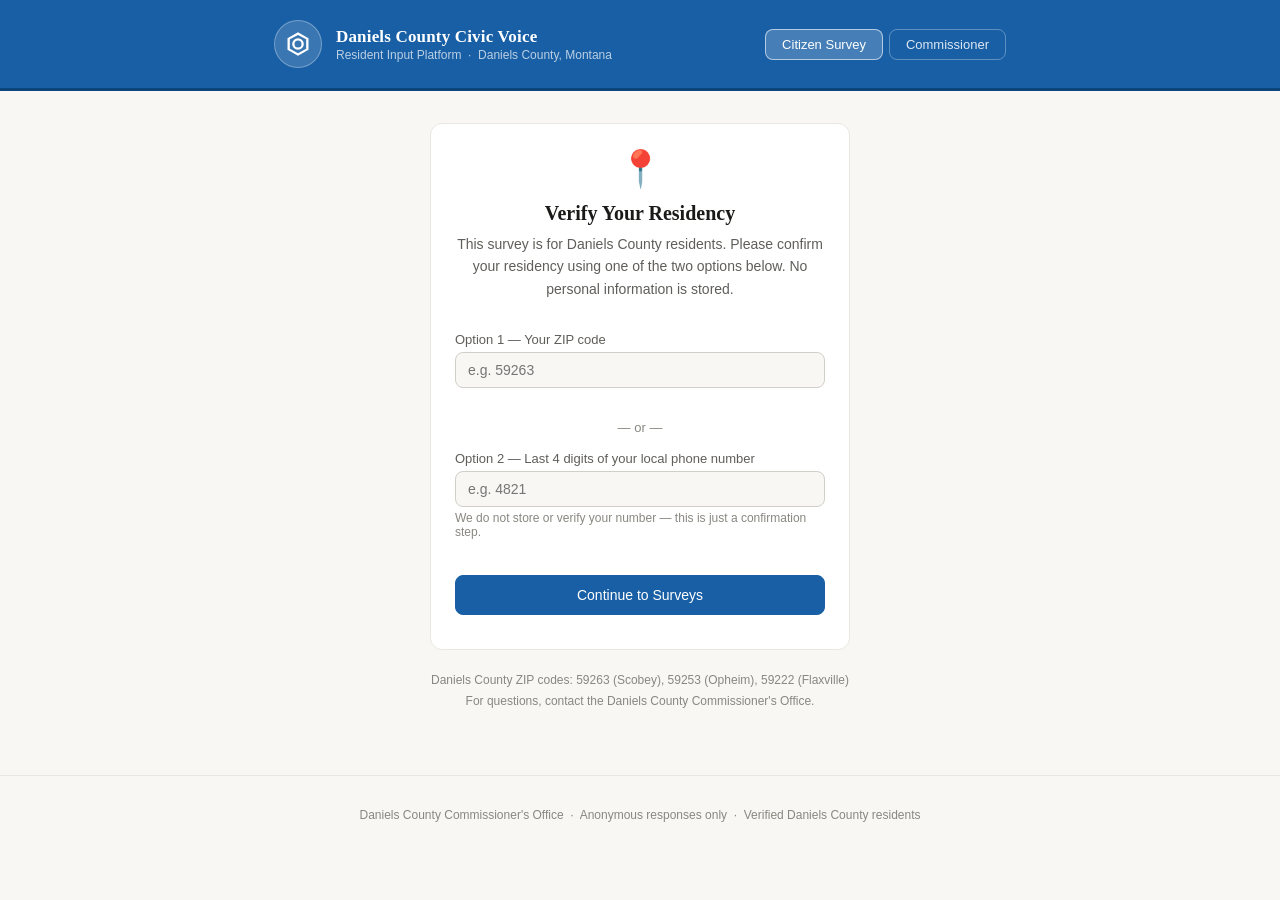
==== index.html @ cc1dda0b "Remove default password warning from index.html Removed warning about default password from the logi" ====
<!DOCTYPE html>
<html lang="en">
<head>
<meta charset="UTF-8">
<meta name="viewport" content="width=device-width, initial-scale=1.0">
<title>Daniels County Civic Voice</title>
<style>
  *, *::before, *::after { box-sizing: border-box; margin: 0; padding: 0; }

  :root {
    --blue-50: #E6F1FB;
    --blue-100: #B5D4F4;
    --blue-600: #185FA5;
    --blue-800: #0C447C;
    --green-50: #EAF3DE;
    --green-600: #3B6D11;
    --amber-50: #FAEEDA;
    --amber-600: #854F0B;
    --amber-700: #633806;
    --gray-50: #F1EFE8;
    --gray-200: #B4B2A9;
    --gray-500: #5F5E5A;
    --red-50: #FCEBEB;
    --red-600: #A32D2D;
    --border: #d0cfc8;
    --border-light: #e8e7e2;
    --text: #1a1a18;
    --text-muted: #5F5E5A;
    --text-hint: #888780;
    --bg: #ffffff;
    --bg-surface: #f8f7f4;
    --bg-surface2: #f1f0ec;
    --radius-md: 8px;
    --radius-lg: 12px;
    --radius-xl: 16px;
  }

  @media (prefers-color-scheme: dark) {
    :root {
      --border: #3a3a36;
      --border-light: #2e2e2a;
      --text: #f0efe8;
      --text-muted: #a0a09a;
      --text-hint: #6a6a64;
      --bg: #1a1a18;
      --bg-surface: #222220;
      --bg-surface2: #2a2a28;
      --blue-50: #0c2540;
      --blue-100: #163a60;
      --green-50: #0f2a08;
      --amber-50: #2a1e08;
      --red-50: #2a0f0f;
    }
  }

  body {
    font-family: 'Georgia', 'Times New Roman', serif;
    font-size: 16px;
    color: var(--text);
    background: var(--bg-surface);
    min-height: 100vh;
  }

  .page-header {
    background: var(--blue-600);
    padding: 0;
    border-bottom: 3px solid var(--blue-800);
  }
  .header-inner {
    max-width: 780px;
    margin: 0 auto;
    padding: 1.25rem 1.5rem;
    display: flex;
    align-items: center;
    justify-content: space-between;
    gap: 1rem;
  }
  .header-brand {
    display: flex;
    align-items: center;
    gap: 14px;
  }
  .header-seal {
    width: 48px;
    height: 48px;
    border-radius: 50%;
    background: rgba(255,255,255,0.15);
    border: 1.5px solid rgba(255,255,255,0.3);
    display: flex;
    align-items: center;
    justify-content: center;
    flex-shrink: 0;
  }
  .header-seal svg { width: 28px; height: 28px; fill: white; }
  .brand-name { color: white; font-size: 17px; font-weight: bold; letter-spacing: 0.01em; }
  .brand-sub { color: rgba(255,255,255,0.7); font-size: 12px; font-family: 'Arial', sans-serif; margin-top: 1px; }
  .header-nav { display: flex; gap: 6px; }
  .nav-btn {
    padding: 7px 16px;
    font-size: 13px;
    font-family: 'Arial', sans-serif;
    border: 1px solid rgba(255,255,255,0.3);
    border-radius: var(--radius-md);
    cursor: pointer;
    background: transparent;
    color: rgba(255,255,255,0.85);
    transition: background 0.15s;
  }
  .nav-btn:hover { background: rgba(255,255,255,0.12); }
  .nav-btn.active { background: rgba(255,255,255,0.2); color: white; border-color: rgba(255,255,255,0.6); }

  .main { max-width: 780px; margin: 0 auto; padding: 2rem 1.5rem; }

  .card {
    background: var(--bg);
    border: 1px solid var(--border-light);
    border-radius: var(--radius-lg);
    padding: 1.5rem;
    margin-bottom: 1.25rem;
  }
  .card-title {
    font-family: 'Arial', sans-serif;
    font-size: 11px;
    font-weight: bold;
    text-transform: uppercase;
    letter-spacing: 0.08em;
    color: var(--text-hint);
    margin-bottom: 1rem;
  }

  /* Forms */
  label { font-family: 'Arial', sans-serif; font-size: 13px; color: var(--text-muted); display: block; margin-bottom: 5px; }
  input[type=text], input[type=password], textarea, select {
    width: 100%;
    padding: 9px 12px;
    font-size: 14px;
    font-family: 'Arial', sans-serif;
    border: 1px solid var(--border);
    border-radius: var(--radius-md);
    background: var(--bg-surface);
    color: var(--text);
    outline: none;
    transition: border-color 0.15s;
  }
  input:focus, textarea:focus, select:focus { border-color: var(--blue-600); }
  textarea { resize: vertical; min-height: 70px; line-height: 1.5; }
  .field { margin-bottom: 1rem; }
  .row2 { display: grid; grid-template-columns: 1fr 1fr; gap: 12px; }

  /* Buttons */
  .btn {
    padding: 9px 18px;
    font-size: 14px;
    font-family: 'Arial', sans-serif;
    border-radius: var(--radius-md);
    cursor: pointer;
    border: 1px solid var(--border);
    background: var(--bg);
    color: var(--text);
    transition: background 0.15s, transform 0.08s;
  }
  .btn:hover { background: var(--bg-surface2); }
  .btn:active { transform: scale(0.98); }
  .btn-primary { background: var(--blue-600); color: white; border-color: var(--blue-600); }
  .btn-primary:hover { background: var(--blue-800); }
  .btn-success { background: var(--green-600); color: white; border-color: var(--green-600); }
  .btn-danger { background: var(--red-50); color: var(--red-600); border-color: #f7c1c1; }
  .btn-sm { padding: 5px 12px; font-size: 12px; }
  .btn-row { display: flex; gap: 8px; align-items: center; flex-wrap: wrap; }

  /* Alerts */
  .alert {
    padding: 10px 14px;
    border-radius: var(--radius-md);
    font-family: 'Arial', sans-serif;
    font-size: 13px;
    margin-bottom: 1rem;
    line-height: 1.5;
  }
  .alert-info { background: var(--blue-50); color: var(--blue-800); border: 1px solid var(--blue-100); }
  .alert-success { background: var(--green-50); color: var(--green-600); }
  .alert-warn { background: var(--amber-50); color: var(--amber-700); }
  .alert-err { background: var(--red-50); color: var(--red-600); }

  /* Status badges */
  .badge {
    display: inline-block;
    padding: 2px 10px;
    border-radius: 20px;
    font-size: 11px;
    font-family: 'Arial', sans-serif;
    font-weight: bold;
    text-transform: uppercase;
    letter-spacing: 0.04em;
  }
  .badge-open { background: var(--green-50); color: var(--green-600); }
  .badge-draft { background: var(--amber-50); color: var(--amber-600); }
  .badge-closed { background: var(--gray-50); color: var(--gray-500); }

  /* Metric cards */
  .metrics { display: grid; grid-template-columns: repeat(3, 1fr); gap: 10px; margin-bottom: 1.25rem; }
  .metric { background: var(--bg); border: 1px solid var(--border-light); border-radius: var(--radius-md); padding: 14px 12px; text-align: center; }
  .metric .num { font-size: 26px; font-weight: bold; color: var(--text); }
  .metric .num.blue { color: var(--blue-600); }
  .metric .num.green { color: var(--green-600); }
  .metric .lbl { font-family: 'Arial', sans-serif; font-size: 12px; color: var(--text-muted); margin-top: 3px; }

  /* Tabs */
  .tabs { display: flex; border-bottom: 1px solid var(--border); margin-bottom: 1.25rem; }
  .tab { padding: 9px 18px; font-family: 'Arial', sans-serif; font-size: 14px; cursor: pointer; border-bottom: 2px solid transparent; color: var(--text-muted); margin-bottom: -1px; }
  .tab.active { border-bottom-color: var(--blue-600); color: var(--blue-600); font-weight: bold; }

  /* Survey question card (admin) */
  .q-card { border: 1px solid var(--border-light); border-radius: var(--radius-lg); padding: 1.25rem; margin-bottom: 1rem; background: var(--bg); }
  .q-card-top { display: flex; align-items: flex-start; gap: 12px; }
  .q-card-body { flex: 1; }
  .q-text { font-size: 15px; font-weight: bold; margin-bottom: 6px; line-height: 1.4; }
  .q-meta { display: flex; align-items: center; gap: 10px; flex-wrap: wrap; font-family: 'Arial', sans-serif; font-size: 12px; color: var(--text-muted); }
  .q-actions { display: flex; gap: 6px; flex-shrink: 0; }
  .divider { border: none; border-top: 1px solid var(--border-light); margin: 1rem 0; }

  /* Results bars */
  .results { margin-top: 12px; }
  .bar-row { display: flex; align-items: center; gap: 10px; margin-bottom: 6px; font-family: 'Arial', sans-serif; font-size: 13px; }
  .bar-label { width: 130px; overflow: hidden; text-overflow: ellipsis; white-space: nowrap; color: var(--text-muted); }
  .bar-track { flex: 1; background: var(--bg-surface2); border-radius: 4px; height: 20px; overflow: hidden; }
  .bar-fill { height: 100%; background: var(--blue-600); border-radius: 4px; transition: width 0.5s ease; }
  .bar-count { width: 36px; text-align: right; font-weight: bold; }
  .bar-pct { width: 36px; color: var(--text-hint); }

  /* Options list (create form) */
  .opt-list { display: flex; flex-direction: column; gap: 6px; margin-bottom: 8px; }
  .opt-row { display: flex; align-items: center; gap: 8px; }
  .opt-row input { flex: 1; }
  .opt-rm { width: 30px; height: 30px; border: none; background: none; cursor: pointer; color: var(--text-muted); font-size: 18px; line-height: 1; flex-shrink: 0; }

  /* Citizen survey */
  .verify-wrap { max-width: 420px; margin: 0 auto; }
  .verify-intro { text-align: center; margin-bottom: 2rem; }
  .verify-icon { font-size: 36px; margin-bottom: 0.75rem; }
  .verify-title { font-size: 20px; font-weight: bold; margin-bottom: 0.5rem; }
  .verify-sub { font-family: 'Arial', sans-serif; font-size: 14px; color: var(--text-muted); line-height: 1.6; }
  .verify-fields { display: flex; flex-direction: column; gap: 12px; margin-bottom: 1.25rem; }
  .verify-or { text-align: center; font-family: 'Arial', sans-serif; font-size: 13px; color: var(--text-hint); margin: 4px 0; }

  .citizen-q-card { border: 1px solid var(--border-light); border-radius: var(--radius-lg); padding: 1.5rem; margin-bottom: 1rem; background: var(--bg); }
  .cq-title { font-size: 17px; font-weight: bold; margin-bottom: 8px; line-height: 1.4; }
  .cq-context { font-family: 'Arial', sans-serif; font-size: 13px; color: var(--text-muted); margin-bottom: 1rem; line-height: 1.6; padding: 10px 12px; background: var(--bg-surface); border-radius: var(--radius-md); border-left: 3px solid var(--blue-100); }
  .radio-opt {
    display: flex;
    align-items: center;
    gap: 12px;
    padding: 10px 14px;
    border: 1px solid var(--border);
    border-radius: var(--radius-md);
    margin-bottom: 6px;
    cursor: pointer;
    font-family: 'Arial', sans-serif;
    font-size: 14px;
    transition: border-color 0.12s, background 0.12s;
  }
  .radio-opt:hover { background: var(--bg-surface); }
  .radio-opt.selected { border-color: var(--blue-600); background: var(--blue-50); color: var(--blue-800); }
  .radio-opt input[type=radio] { accent-color: var(--blue-600); flex-shrink: 0; }

  .share-box {
    background: var(--bg-surface2);
    border: 1px solid var(--border);
    border-radius: var(--radius-md);
    padding: 10px 14px;
    font-family: 'Courier New', monospace;
    font-size: 13px;
    color: var(--text-muted);
    word-break: break-all;
    margin-bottom: 8px;
  }

  .login-wrap { max-width: 360px; margin: 2rem auto; }

  .empty { text-align: center; color: var(--text-muted); font-family: 'Arial', sans-serif; font-size: 14px; padding: 3rem 0; }

  .comments-section { margin-top: 10px; padding-top: 10px; border-top: 1px solid var(--border-light); }
  .comment-pill { font-family: 'Arial', sans-serif; font-size: 13px; padding: 6px 10px; background: var(--bg-surface); border-radius: var(--radius-md); margin-bottom: 4px; color: var(--text); }

  .spinner { display: inline-block; width: 14px; height: 14px; border: 2px solid var(--blue-100); border-top-color: var(--blue-600); border-radius: 50%; animation: spin 0.6s linear infinite; vertical-align: middle; margin-right: 6px; }
  @keyframes spin { to { transform: rotate(360deg); } }

  .hidden { display: none !important; }

  @media (max-width: 500px) {
    .header-inner { flex-direction: column; align-items: flex-start; }
    .metrics { grid-template-columns: repeat(3, 1fr); }
    .row2 { grid-template-columns: 1fr; }
    .q-card-top { flex-direction: column; }
    .q-actions { flex-wrap: wrap; }
  }

  footer {
    text-align: center;
    font-family: 'Arial', sans-serif;
    font-size: 12px;
    color: var(--text-hint);
    padding: 2rem 1rem;
    border-top: 1px solid var(--border-light);
    margin-top: 2rem;
  }
</style>
</head>
<body>

<header class="page-header">
  <div class="header-inner">
    <div class="header-brand">
      <div class="header-seal">
        <svg viewBox="0 0 24 24" xmlns="http://www.w3.org/2000/svg">
          <path d="M12 2L3 7v10l9 5 9-5V7L12 2zm0 2.18L19 8v8l-7 3.88L5 16V8l7-3.82zM12 7a5 5 0 100 10A5 5 0 0012 7zm0 2a3 3 0 110 6 3 3 0 010-6z"/>
        </svg>
      </div>
      <div>
        <div class="brand-name">Daniels County Civic Voice</div>
        <div class="brand-sub">Resident Input Platform &nbsp;·&nbsp; Daniels County, Montana</div>
      </div>
    </div>
    <div class="header-nav">
      <button class="nav-btn active" id="btn-citizen" onclick="switchMode('citizen')">Citizen Survey</button>
      <button class="nav-btn" id="btn-admin" onclick="switchMode('admin')">Commissioner</button>
    </div>
  </div>
</header>

<main class="main">
  <div id="view-citizen"></div>
  <div id="view-admin" class="hidden"></div>
</main>

<footer>
  Daniels County Commissioner's Office &nbsp;·&nbsp; Anonymous responses only &nbsp;·&nbsp; Verified Daniels County residents
</footer>

<script>
// ── CONFIG ──────────────────────────────────────────────────────────────────
const ADMIN_PASSWORD = "danielsneedsGod";
const VALID_ZIPS = ["59263", "59253", "59222"];

// ── STATE ───────────────────────────────────────────────────────────────────
let adminAuthed = false;
let currentTab = "questions";
let editingId = null;
let citizenVerified = false;
let citizenToken = null;
let selectedAnswers = {};
let optionCount = 3;

// ── STORAGE HELPERS (localStorage — works in any browser, no server needed) ──
async function loadData(key, fallback) {
  try {
    const raw = localStorage.getItem(key);
    return raw ? JSON.parse(raw) : fallback;
  } catch { return fallback; }
}
async function saveData(key, val) {
  try { localStorage.setItem(key, JSON.stringify(val)); } catch(e) { console.error(e); }
}

const SK = { surveys: "dc_surveys_v2", responses: "dc_responses_v2", tokens: "dc_tokens_v2" };

function genId() { return Date.now().toString(36) + Math.random().toString(36).substr(2,5); }
function genToken() { return Math.random().toString(36).substr(2,14).toUpperCase(); }

// ── MODE SWITCH ──────────────────────────────────────────────────────────────
function switchMode(mode) {
  document.getElementById("btn-citizen").classList.toggle("active", mode === "citizen");
  document.getElementById("btn-admin").classList.toggle("active", mode === "admin");
  document.getElementById("view-citizen").classList.toggle("hidden", mode !== "citizen");
  document.getElementById("view-admin").classList.toggle("hidden", mode !== "admin");
  if (mode === "admin") renderAdmin();
  else renderCitizen();
}

// ══════════════════════════════════════════════════════════════════════════════
// CITIZEN SIDE
// ══════════════════════════════════════════════════════════════════════════════
async function renderCitizen() {
  const el = document.getElementById("view-citizen");
  if (!citizenVerified) { el.innerHTML = buildVerifyScreen(); return; }
  const surveys = await loadData(SK.surveys, []);
  const open = surveys.filter(s => s.status === "open");
  if (open.length === 0) {
    el.innerHTML = `<div class="card"><div class="empty">No active surveys right now.<br>Check back soon — your commissioners will post questions here.</div></div>`;
    return;
  }
  const responses = await loadData(SK.responses, {});
  let html = `<div class="alert alert-info">Your responses are completely anonymous. No names, contact info, or personal data are collected. One response per device per question.</div>`;
  for (const s of open) {
    const alreadyVoted = localStorage.getItem("voted_" + s.id);
    html += buildCitizenQuestion(s, responses[s.id] || {}, alreadyVoted);
  }
  el.innerHTML = html;
}

function buildVerifyScreen() {
  return `<div class="verify-wrap">
    <div class="card">
      <div class="verify-intro">
        <div class="verify-icon">&#128205;</div>
        <div class="verify-title">Verify Your Residency</div>
        <div class="verify-sub">This survey is for Daniels County residents. Please confirm your residency using one of the two options below. No personal information is stored.</div>
      </div>
      <div class="verify-fields">
        <div class="field">
          <label>Option 1 — Your ZIP code</label>
          <input type="text" id="v_zip" maxlength="5" placeholder="e.g. 59263" inputmode="numeric" />
        </div>
        <div class="verify-or">— or —</div>
        <div class="field">
          <label>Option 2 — Last 4 digits of your local phone number</label>
          <input type="text" id="v_phone" maxlength="4" placeholder="e.g. 4821" inputmode="numeric" />
          <div style="font-size:12px;color:var(--text-hint);margin-top:4px;font-family:'Arial',sans-serif;">We do not store or verify your number — this is just a confirmation step.</div>
        </div>
      </div>
      <button class="btn btn-primary" style="width:100%;padding:11px" onclick="doVerify()">Continue to Surveys</button>
      <div id="verify_err" style="margin-top:10px;font-family:'Arial',sans-serif;font-size:13px;color:var(--red-600);text-align:center"></div>
    </div>
    <div style="text-align:center;font-family:'Arial',sans-serif;font-size:12px;color:var(--text-hint);margin-top:1rem;line-height:1.7">
      Daniels County ZIP codes: 59263 (Scobey), 59253 (Opheim), 59222 (Flaxville)<br>
      For questions, contact the Daniels County Commissioner's Office.
    </div>
  </div>`;
}

function doVerify() {
  const zip = (document.getElementById("v_zip").value || "").trim();
  const phone = (document.getElementById("v_phone").value || "").trim();
  const err = document.getElementById("verify_err");

  if (zip && VALID_ZIPS.includes(zip)) {
    citizenVerified = true;
    citizenToken = "Z" + zip + "_" + genToken();
    renderCitizen();
    return;
  }
  if (phone && /^\d{4}$/.test(phone)) {
    citizenVerified = true;
    citizenToken = "P" + phone + "_" + genToken();
    renderCitizen();
    return;
  }
  err.textContent = "Please enter a valid Daniels County ZIP code (59263, 59253, or 59222) or the last 4 digits of your local phone number.";
}

function buildCitizenQuestion(s, resp, alreadyVoted) {
  const opts = s.options || [];
  let optsHtml = opts.map((opt, i) => {
    const sel = selectedAnswers[s.id] === i ? "selected" : "";
    return `<div class="radio-opt ${sel}" onclick="pickAnswer('${s.id}',${i})" id="ropt_${s.id}_${i}">
      <input type="radio" name="q_${s.id}" ${sel ? "checked" : ""} style="pointer-events:none"> ${opt}
    </div>`;
  }).join("");

  if (s.allowComment) {
    optsHtml += `<div class="field" style="margin-top:12px">
      <label>Written comment (optional — still completely anonymous)</label>
      <textarea id="comment_${s.id}" placeholder="Share any additional thoughts..."></textarea>
    </div>`;
  }

  if (alreadyVoted) {
    optsHtml = `<div class="alert alert-success">You have already submitted a response to this question. Thank you for participating.</div>`;
  }

  return `<div class="citizen-q-card" id="cqcard_${s.id}">
    <div class="cq-title">${s.question}</div>
    ${s.context ? `<div class="cq-context">${s.context}</div>` : ""}
    <div id="opts_${s.id}">${optsHtml}</div>
    ${!alreadyVoted ? `<div class="btn-row" style="margin-top:14px">
      <button class="btn btn-primary" onclick="submitAnswer('${s.id}')">Submit my response</button>
      <span id="smsg_${s.id}" style="font-family:'Arial',sans-serif;font-size:13px;color:var(--text-muted)"></span>
    </div>` : ""}
  </div>`;
}

function pickAnswer(sid, idx) {
  selectedAnswers[sid] = idx;
  const s = document.querySelectorAll(`[id^="ropt_${sid}_"]`);
  s.forEach((el, i) => {
    el.classList.toggle("selected", i === idx);
    const inp = el.querySelector("input");
    if (inp) inp.checked = (i === idx);
  });
}

async function submitAnswer(sid) {
  const ans = selectedAnswers[sid];
  const msgEl = document.getElementById("smsg_" + sid);
  if (ans === undefined) { if(msgEl) msgEl.textContent = "Please select an option."; return; }

  if (localStorage.getItem("voted_" + sid)) {
    if(msgEl) msgEl.textContent = "You have already responded."; return;
  }

  const responses = await loadData(SK.responses, {});
  if (!responses[sid]) responses[sid] = { options: {}, comments: [] };
  const k = String(ans);
  responses[sid].options[k] = (responses[sid].options[k] || 0) + 1;
  const commentEl = document.getElementById("comment_" + sid);
  if (commentEl && commentEl.value.trim()) {
    responses[sid].comments.push(commentEl.value.trim());
  }
  await saveData(SK.responses, responses);

  localStorage.setItem("voted_" + sid, "1");

  const card = document.getElementById("cqcard_" + sid);
  if (card) {
    card.innerHTML = `<div class="cq-title">${card.querySelector(".cq-title")?.textContent || ""}</div>
      <div class="alert alert-success" style="margin-top:10px">&#10003; Response recorded. Thank you for participating in Daniels County government.</div>`;
  }
}

// ══════════════════════════════════════════════════════════════════════════════
// ADMIN SIDE
// ══════════════════════════════════════════════════════════════════════════════
async function renderAdmin() {
  const el = document.getElementById("view-admin");
  if (!adminAuthed) { el.innerHTML = buildLoginScreen(); return; }
  const surveys = await loadData(SK.surveys, []);
  const responses = await loadData(SK.responses, {});

  const openCount = surveys.filter(s => s.status === "open").length;
  let totalVotes = 0;
  Object.values(responses).forEach(r => { Object.values(r.options||{}).forEach(v => totalVotes += Number(v)); });

  const tabContent = currentTab === "questions"
    ? buildAdminQuestions(surveys, responses)
    : buildCreateForm(surveys);

  el.innerHTML = `
    <div class="metrics">
      <div class="metric"><div class="num">${surveys.length}</div><div class="lbl">Total questions</div></div>
      <div class="metric"><div class="num blue">${openCount}</div><div class="lbl">Currently open</div></div>
      <div class="metric"><div class="num green">${totalVotes}</div><div class="lbl">Total responses</div></div>
    </div>
    <div class="tabs">
      <div class="tab ${currentTab==="questions"?"active":""}" onclick="setTab('questions')">Questions &amp; Results</div>
      <div class="tab ${currentTab==="create"?"active":""}" onclick="setTab('create')">${editingId ? "Edit Question" : "+ New Question"}</div>
      <div class="tab" onclick="exportResults()" style="margin-left:auto;color:var(--text-muted)">Export CSV</div>
    </div>
    <div id="admin-tab-content">${tabContent}</div>
  `;
}

function buildLoginScreen() {
  return `<div class="login-wrap">
    <div class="card">
      <div class="card-title">Commissioner Access</div>
      <div class="field"><label>Password</label><input type="password" id="apass" placeholder="Enter password" onkeydown="if(event.key==='Enter')doAdminLogin()"></div>
      <div class="btn-row" style="margin-top:12px">
        <button class="btn btn-primary" onclick="doAdminLogin()">Sign in</button>
        <span id="login_err" style="font-family:'Arial',sans-serif;font-size:13px;color:var(--red-600)"></span>
  </div>`;
}

function doAdminLogin() {
  const p = (document.getElementById("apass")||{}).value || "";
  if (p === ADMIN_PASSWORD) { adminAuthed = true; renderAdmin(); }
  else { const e = document.getElementById("login_err"); if(e) e.textContent = "Incorrect password."; }
}

function setTab(t) {
  currentTab = t;
  if (t !== "create") editingId = null;
  renderAdmin();
}

function buildAdminQuestions(surveys, responses) {
  if (surveys.length === 0) return `<div class="empty">No questions yet.<br>Click "+ New Question" to get started.</div>`;
  let html = "";
  [...surveys].reverse().forEach(s => {
    const r = responses[s.id] || { options: {}, comments: [] };
    const total = Object.values(r.options||{}).reduce((a,b) => a+Number(b), 0);
    let bars = "";
    (s.options||[]).forEach((opt, i) => {
      const count = Number(r.options[String(i)] || 0);
      const pct = total ? Math.round(count / total * 100) : 0;
      bars += `<div class="bar-row">
        <span class="bar-label" title="${opt}">${opt}</span>
        <div class="bar-track"><div class="bar-fill" style="width:${pct}%"></div></div>
        <span class="bar-count">${count}</span>
        <span class="bar-pct">${pct}%</span>
      </div>`;
    });
    const comments = (r.comments||[]);
    let commentHtml = "";
    if (comments.length > 0) {
      commentHtml = `<div class="comments-section"><div style="font-family:'Arial',sans-serif;font-size:12px;color:var(--text-muted);margin-bottom:6px">Written comments (${comments.length})</div>`;
      comments.slice(0,5).forEach(c => { commentHtml += `<div class="comment-pill">${c}</div>`; });
      if (comments.length > 5) commentHtml += `<div style="font-size:12px;color:var(--text-hint);font-family:'Arial',sans-serif;margin-top:4px">…and ${comments.length-5} more</div>`;
      commentHtml += "</div>";
    }
    const bClass = s.status==="open"?"badge-open":s.status==="draft"?"badge-draft":"badge-closed";
    const bLabel = s.status==="open"?"Open":s.status==="draft"?"Draft":"Closed";
    html += `<div class="q-card">
      <div class="q-card-top">
        <div class="q-card-body">
          <div class="q-text">${s.question}</div>
          <div class="q-meta" style="margin-top:6px">
            <span class="badge ${bClass}">${bLabel}</span>
            <span>${total} response${total!==1?"s":""}</span>
            <span>${new Date(s.created).toLocaleDateString("en-US",{month:"short",day:"numeric",year:"numeric"})}</span>
          </div>
        </div>
        <div class="q-actions">
          ${s.status==="open" ? `<button class="btn btn-sm" onclick="setStatus('${s.id}','closed')">Close</button>` : ""}
          ${s.status==="draft" ? `<button class="btn btn-sm btn-primary" onclick="setStatus('${s.id}','open')">Publish</button>` : ""}
          ${s.status==="closed" ? `<button class="btn btn-sm btn-success" onclick="setStatus('${s.id}','open')">Reopen</button>` : ""}
          <button class="btn btn-sm" onclick="startEdit('${s.id}')">Edit</button>
          <button class="btn btn-sm btn-danger" onclick="deleteQ('${s.id}')">Delete</button>
        </div>
      </div>
      ${total > 0 ? `<div class="results" style="margin-top:12px">${bars}</div>` : ""}
      ${commentHtml}
      ${s.status==="open" ? `<div class="divider"></div>
        <div style="font-family:'Arial',sans-serif;font-size:12px;color:var(--text-muted);margin-bottom:6px">Share with residents:</div>
        <div class="share-box" id="shareurl_${s.id}">Loading URL…</div>
        <button class="btn btn-sm" onclick="copyShare('${s.id}')">Copy link</button>
        <script>document.getElementById('shareurl_${s.id}').textContent = window.location.href.split('?')[0];<\/script>` : ""}
    </div>`;
  });
  return html;
}

function buildCreateForm(surveys) {
  let ex = null;
  if (editingId) ex = surveys.find(s => s.id === editingId);
  const q = ex ? ex.question : "";
  const ctx = ex ? (ex.context||"") : "";
  const opts = ex ? ex.options : ["","",""];
  const allowComment = ex ? (ex.allowComment||false) : false;
  optionCount = opts.length;

  let optsHtml = opts.map((o, i) => `
    <div class="opt-row" id="optrow_${i}">
      <input type="text" id="opt_${i}" value="${o.replace(/"/g,'&quot;')}" placeholder="Option ${i+1}" />
      ${i >= 2 ? `<button class="opt-rm" onclick="removeOpt(${i})" title="Remove">×</button>` : `<span style="width:30px"></span>`}
    </div>`).join("");

  return `<div class="card">
    <div class="field">
      <label>Question *</label>
      <textarea id="new_q" placeholder="e.g., Should the county pursue a broadband infrastructure grant for rural areas?">${q}</textarea>
    </div>
    <div class="field">
      <label>Context for residents (optional)</label>
      <textarea id="new_ctx" placeholder="Brief background — what is being considered and why it matters to Daniels County.">${ctx}</textarea>
    </div>
    <div class="field">
      <label>Response options * (minimum 2)</label>
      <div class="opt-list" id="opt-list">${optsHtml}</div>
      <button class="btn btn-sm" onclick="addOpt()">+ Add option</button>
    </div>
    <div class="field">
      <label style="display:flex;align-items:center;gap:8px;cursor:pointer;font-size:14px">
        <input type="checkbox" id="allow_comment" ${allowComment?"checked":""} style="accent-color:var(--blue-600)">
        Allow optional written comment (anonymous)
      </label>
    </div>
    <div class="divider"></div>
    <div class="btn-row">
      <button class="btn" onclick="saveQuestion('draft')">Save as draft</button>
      <button class="btn btn-success" onclick="saveQuestion('open')">Publish — go live now</button>
      ${editingId ? `<button class="btn" onclick="cancelEdit()">Cancel</button>` : ""}
    </div>
    <div id="form_msg" style="font-family:'Arial',sans-serif;font-size:13px;color:var(--text-muted);margin-top:10px"></div>
  </div>`;
}

function addOpt() {
  const list = document.getElementById("opt-list");
  const i = optionCount++;
  const div = document.createElement("div");
  div.className = "opt-row"; div.id = "optrow_" + i;
  div.innerHTML = `<input type="text" id="opt_${i}" placeholder="Option ${i+1}" /><button class="opt-rm" onclick="removeOpt(${i})" title="Remove">×</button>`;
  list.appendChild(div);
}

function removeOpt(i) {
  const row = document.getElementById("optrow_" + i);
  if (row) row.remove();
}

async function saveQuestion(status) {
  const q = (document.getElementById("new_q")||{}).value||"";
  const ctx = (document.getElementById("new_ctx")||{}).value||"";
  const allowComment = (document.getElementById("allow_comment")||{}).checked||false;
  const msg = document.getElementById("form_msg");

  if (!q.trim()) { if(msg) msg.textContent = "Please enter a question."; return; }

  const opts = [];
  document.querySelectorAll("[id^='opt_']").forEach(el => {
    if (el.tagName === "INPUT" && el.value.trim()) opts.push(el.value.trim());
  });
  if (opts.length < 2) { if(msg) msg.textContent = "Please add at least 2 response options."; return; }

  const surveys = await loadData(SK.surveys, []);
  if (editingId) {
    const idx = surveys.findIndex(s => s.id === editingId);
    if (idx >= 0) surveys[idx] = { ...surveys[idx], question: q.trim(), context: ctx.trim(), options: opts, allowComment, status };
    editingId = null;
  } else {
    surveys.push({ id: genId(), question: q.trim(), context: ctx.trim(), options: opts, allowComment, status, created: Date.now() });
  }
  await saveData(SK.surveys, surveys);
  currentTab = "questions";
  renderAdmin();
}

async function setStatus(id, newStatus) {
  const surveys = await loadData(SK.surveys, []);
  const s = surveys.find(s => s.id === id);
  if (s) { s.status = newStatus; await saveData(SK.surveys, surveys); renderAdmin(); }
}

async function deleteQ(id) {
  if (!confirm("Delete this question and all its responses? This cannot be undone.")) return;
  const surveys = (await loadData(SK.surveys, [])).filter(s => s.id !== id);
  await saveData(SK.surveys, surveys);
  const r = await loadData(SK.responses, {});
  delete r[id];
  await saveData(SK.responses, r);
  renderAdmin();
}

function startEdit(id) { editingId = id; currentTab = "create"; renderAdmin(); }
function cancelEdit() { editingId = null; currentTab = "questions"; renderAdmin(); }

function copyShare(id) {
  const url = window.location.href.split("?")[0];
  navigator.clipboard.writeText(url).then(() => {
    const btn = event.target;
    btn.textContent = "Copied!";
    setTimeout(() => { btn.textContent = "Copy link"; }, 2000);
  });
}

async function exportResults() {
  const surveys = await loadData(SK.surveys, []);
  const responses = await loadData(SK.responses, {});
  let csv = "Question,Option,Count,Percent,Status,Date\n";
  surveys.forEach(s => {
    const r = responses[s.id] || { options: {} };
    const total = Object.values(r.options||{}).reduce((a,b)=>a+Number(b),0);
    (s.options||[]).forEach((opt, i) => {
      const count = Number(r.options[String(i)]||0);
      const pct = total ? Math.round(count/total*100) : 0;
      csv += `"${s.question.replace(/"/g,'""')}","${opt.replace(/"/g,'""')}",${count},${pct}%,${s.status},"${new Date(s.created).toLocaleDateString()}"\n`;
    });
  });
  const blob = new Blob([csv], { type: "text/csv" });
  const a = document.createElement("a");
  a.href = URL.createObjectURL(blob);
  a.download = "daniels-county-survey-results.csv";
  a.click();
}

// ── INIT ─────────────────────────────────────────────────────────────────────
renderCitizen();
</script>
</body>
</html>
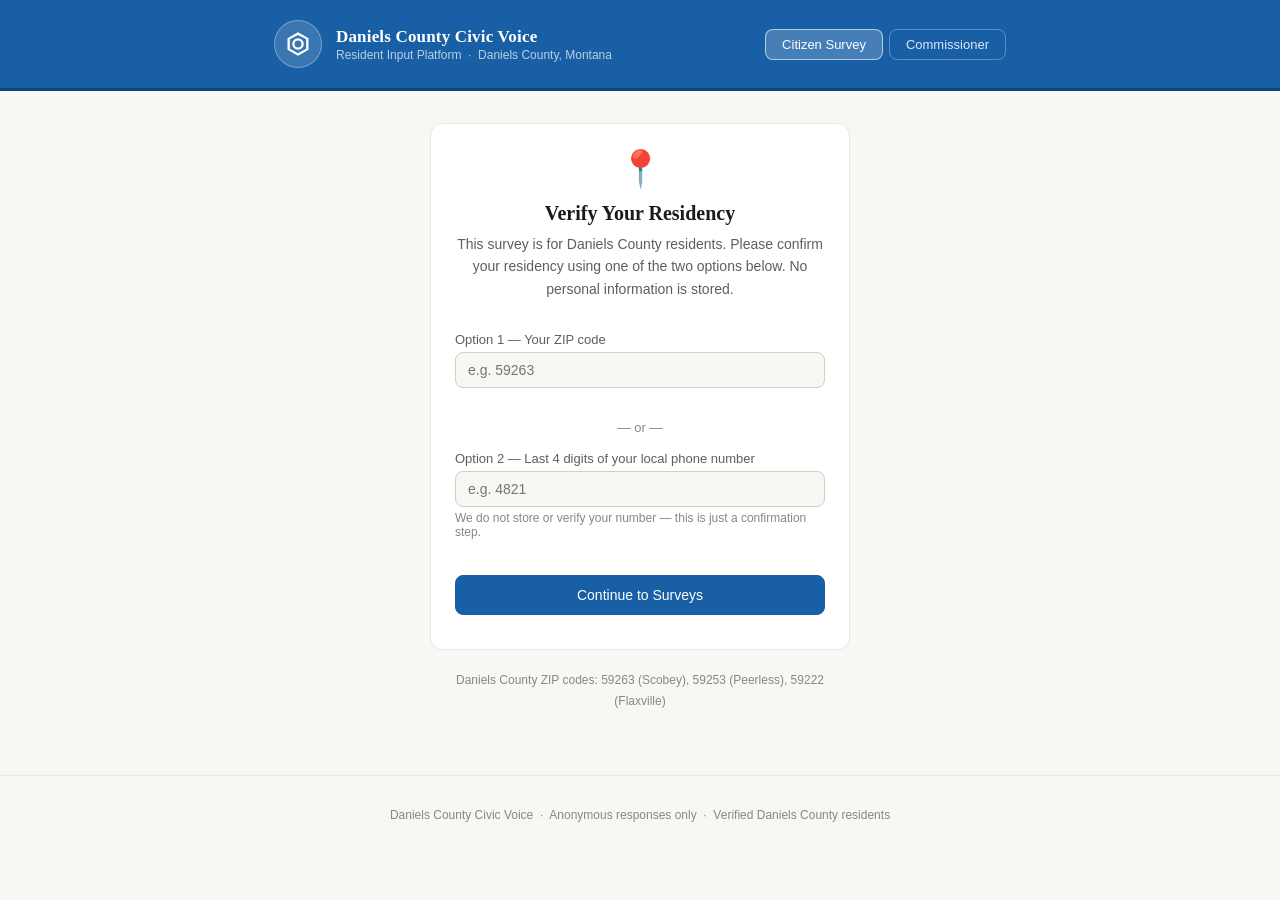
==== commit 263aac21: "Change footer and ZIP code details in index.html Updated footer text and ZIP code information." ====
--- a/index.html
+++ b/index.html
@@ -334,7 +334,7 @@
 </main>
 
 <footer>
-  Daniels County Commissioner's Office &nbsp;·&nbsp; Anonymous responses only &nbsp;·&nbsp; Verified Daniels County residents
+  Daniels County Civic Voice &nbsp;·&nbsp; Anonymous responses only &nbsp;·&nbsp; Verified Daniels County residents
 </footer>
 
 <script>
@@ -422,8 +422,7 @@
       <div id="verify_err" style="margin-top:10px;font-family:'Arial',sans-serif;font-size:13px;color:var(--red-600);text-align:center"></div>
     </div>
     <div style="text-align:center;font-family:'Arial',sans-serif;font-size:12px;color:var(--text-hint);margin-top:1rem;line-height:1.7">
-      Daniels County ZIP codes: 59263 (Scobey), 59253 (Opheim), 59222 (Flaxville)<br>
-      For questions, contact the Daniels County Commissioner's Office.
+      Daniels County ZIP codes: 59263 (Scobey), 59253 (Peerless), 59222 (Flaxville)<br>
     </div>
   </div>`;
 }
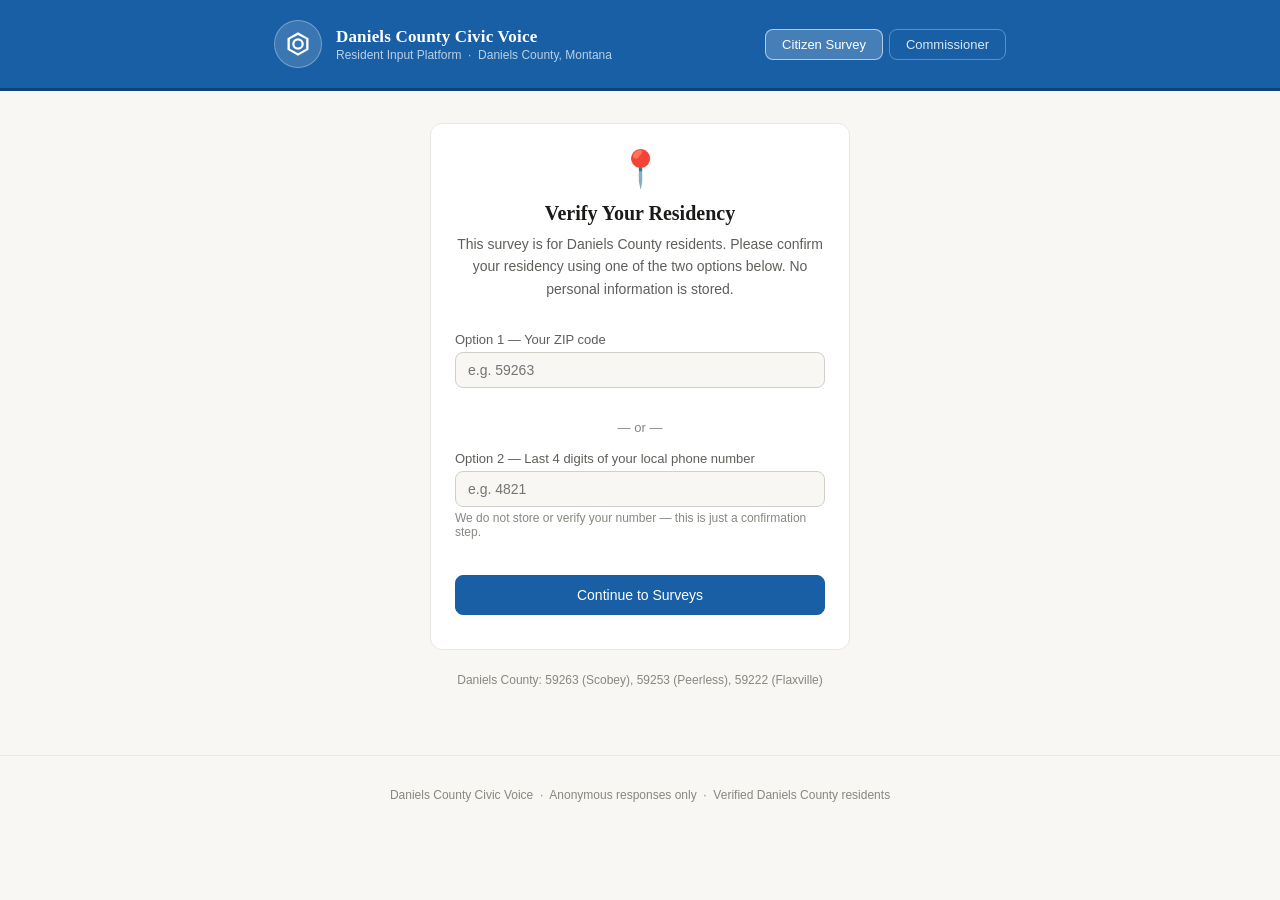
==== commit 97c6fe39: "Update ZIP codes text format in index.html" ====
--- a/index.html
+++ b/index.html
@@ -422,7 +422,7 @@
       <div id="verify_err" style="margin-top:10px;font-family:'Arial',sans-serif;font-size:13px;color:var(--red-600);text-align:center"></div>
     </div>
     <div style="text-align:center;font-family:'Arial',sans-serif;font-size:12px;color:var(--text-hint);margin-top:1rem;line-height:1.7">
-      Daniels County ZIP codes: 59263 (Scobey), 59253 (Peerless), 59222 (Flaxville)<br>
+      Daniels County: 59263 (Scobey), 59253 (Peerless), 59222 (Flaxville)<br>
     </div>
   </div>`;
 }
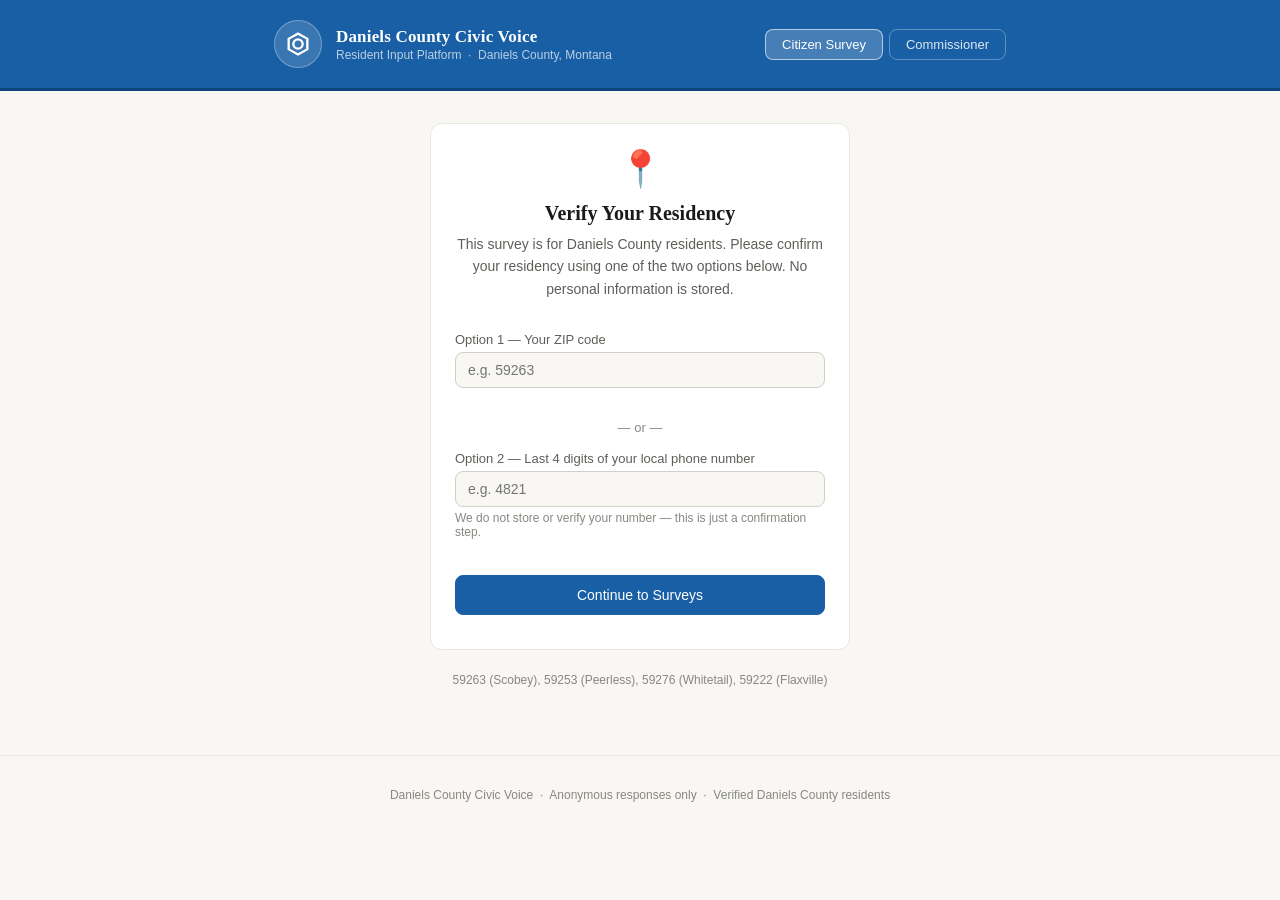
==== commit 7437a61c: "Add new ZIP code 59276 to valid ZIPs list" ====
--- a/index.html
+++ b/index.html
@@ -340,7 +340,7 @@
 <script>
 // ── CONFIG ──────────────────────────────────────────────────────────────────
 const ADMIN_PASSWORD = "danielsneedsGod";
-const VALID_ZIPS = ["59263", "59253", "59222"];
+const VALID_ZIPS = ["59263", "59253", "59276", "59222"];
 
 // ── STATE ───────────────────────────────────────────────────────────────────
 let adminAuthed = false;
@@ -422,7 +422,7 @@
       <div id="verify_err" style="margin-top:10px;font-family:'Arial',sans-serif;font-size:13px;color:var(--red-600);text-align:center"></div>
     </div>
     <div style="text-align:center;font-family:'Arial',sans-serif;font-size:12px;color:var(--text-hint);margin-top:1rem;line-height:1.7">
-      Daniels County: 59263 (Scobey), 59253 (Peerless), 59222 (Flaxville)<br>
+      59263 (Scobey), 59253 (Peerless), 59276 (Whitetail), 59222 (Flaxville)<br>
     </div>
   </div>`;
 }
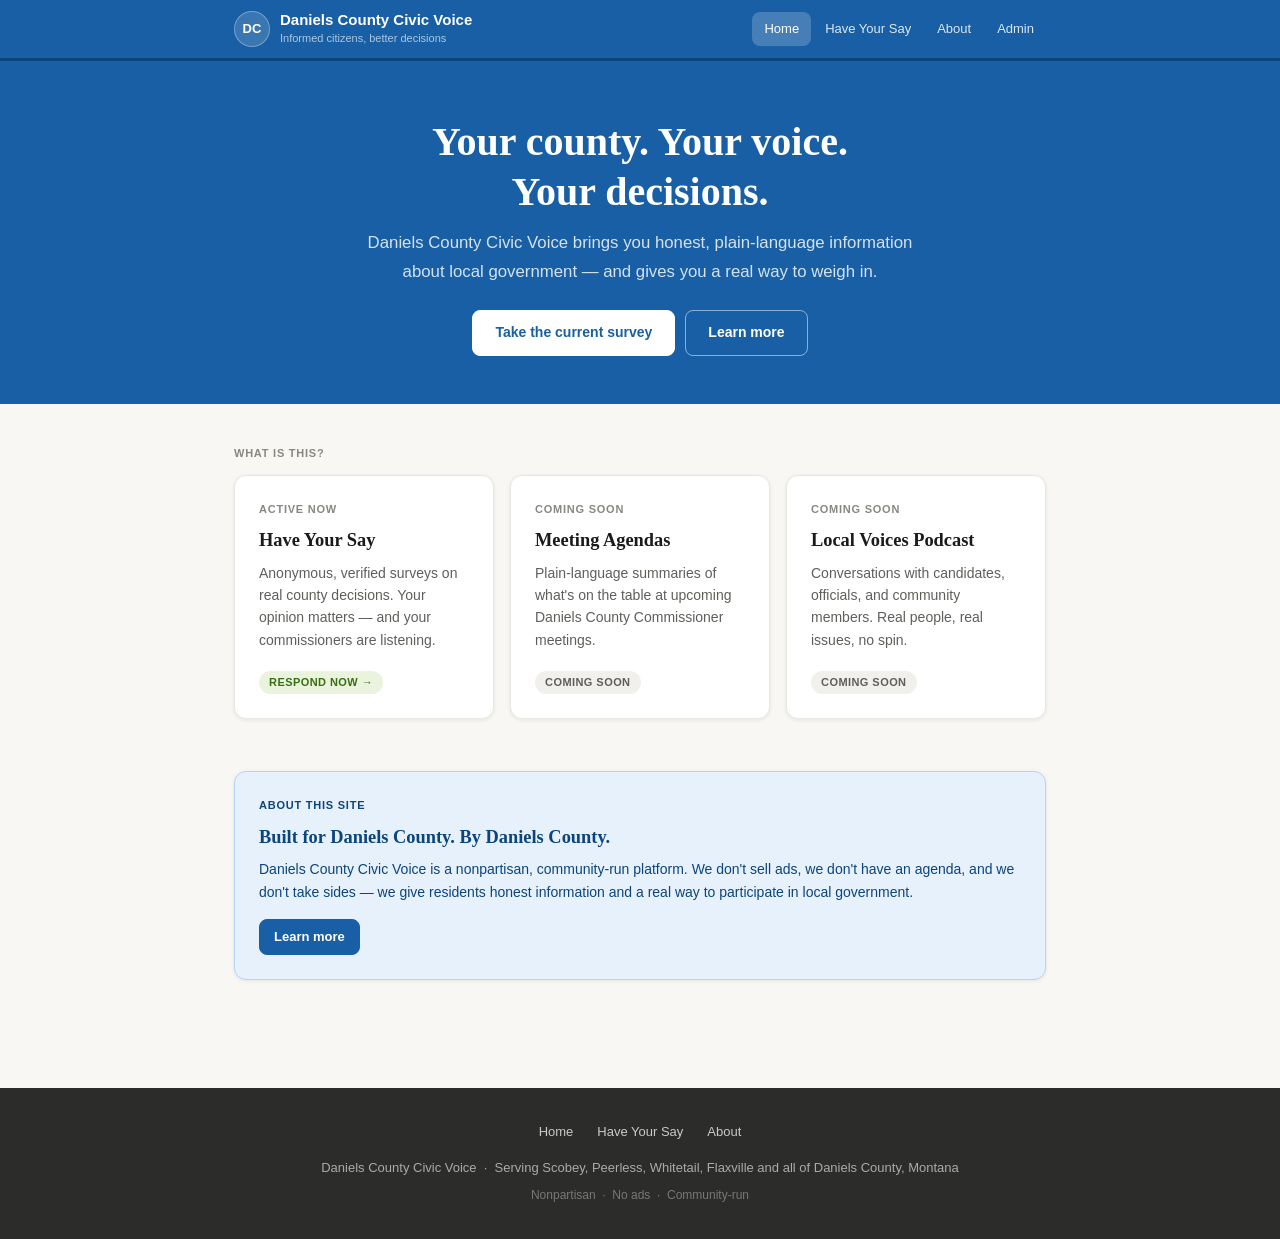
==== commit 2db39b77: "Add files via upload" ====
--- a/index.html
+++ b/index.html
@@ -4,766 +4,88 @@
 <meta charset="UTF-8">
 <meta name="viewport" content="width=device-width, initial-scale=1.0">
 <title>Daniels County Civic Voice</title>
-<style>
-  *, *::before, *::after { box-sizing: border-box; margin: 0; padding: 0; }
-
-  :root {
-    --blue-50: #E6F1FB;
-    --blue-100: #B5D4F4;
-    --blue-600: #185FA5;
-    --blue-800: #0C447C;
-    --green-50: #EAF3DE;
-    --green-600: #3B6D11;
-    --amber-50: #FAEEDA;
-    --amber-600: #854F0B;
-    --amber-700: #633806;
-    --gray-50: #F1EFE8;
-    --gray-200: #B4B2A9;
-    --gray-500: #5F5E5A;
-    --red-50: #FCEBEB;
-    --red-600: #A32D2D;
-    --border: #d0cfc8;
-    --border-light: #e8e7e2;
-    --text: #1a1a18;
-    --text-muted: #5F5E5A;
-    --text-hint: #888780;
-    --bg: #ffffff;
-    --bg-surface: #f8f7f4;
-    --bg-surface2: #f1f0ec;
-    --radius-md: 8px;
-    --radius-lg: 12px;
-    --radius-xl: 16px;
-  }
-
-  @media (prefers-color-scheme: dark) {
-    :root {
-      --border: #3a3a36;
-      --border-light: #2e2e2a;
-      --text: #f0efe8;
-      --text-muted: #a0a09a;
-      --text-hint: #6a6a64;
-      --bg: #1a1a18;
-      --bg-surface: #222220;
-      --bg-surface2: #2a2a28;
-      --blue-50: #0c2540;
-      --blue-100: #163a60;
-      --green-50: #0f2a08;
-      --amber-50: #2a1e08;
-      --red-50: #2a0f0f;
-    }
-  }
-
-  body {
-    font-family: 'Georgia', 'Times New Roman', serif;
-    font-size: 16px;
-    color: var(--text);
-    background: var(--bg-surface);
-    min-height: 100vh;
-  }
-
-  .page-header {
-    background: var(--blue-600);
-    padding: 0;
-    border-bottom: 3px solid var(--blue-800);
-  }
-  .header-inner {
-    max-width: 780px;
-    margin: 0 auto;
-    padding: 1.25rem 1.5rem;
-    display: flex;
-    align-items: center;
-    justify-content: space-between;
-    gap: 1rem;
-  }
-  .header-brand {
-    display: flex;
-    align-items: center;
-    gap: 14px;
-  }
-  .header-seal {
-    width: 48px;
-    height: 48px;
-    border-radius: 50%;
-    background: rgba(255,255,255,0.15);
-    border: 1.5px solid rgba(255,255,255,0.3);
-    display: flex;
-    align-items: center;
-    justify-content: center;
-    flex-shrink: 0;
-  }
-  .header-seal svg { width: 28px; height: 28px; fill: white; }
-  .brand-name { color: white; font-size: 17px; font-weight: bold; letter-spacing: 0.01em; }
-  .brand-sub { color: rgba(255,255,255,0.7); font-size: 12px; font-family: 'Arial', sans-serif; margin-top: 1px; }
-  .header-nav { display: flex; gap: 6px; }
-  .nav-btn {
-    padding: 7px 16px;
-    font-size: 13px;
-    font-family: 'Arial', sans-serif;
-    border: 1px solid rgba(255,255,255,0.3);
-    border-radius: var(--radius-md);
-    cursor: pointer;
-    background: transparent;
-    color: rgba(255,255,255,0.85);
-    transition: background 0.15s;
-  }
-  .nav-btn:hover { background: rgba(255,255,255,0.12); }
-  .nav-btn.active { background: rgba(255,255,255,0.2); color: white; border-color: rgba(255,255,255,0.6); }
-
-  .main { max-width: 780px; margin: 0 auto; padding: 2rem 1.5rem; }
-
-  .card {
-    background: var(--bg);
-    border: 1px solid var(--border-light);
-    border-radius: var(--radius-lg);
-    padding: 1.5rem;
-    margin-bottom: 1.25rem;
-  }
-  .card-title {
-    font-family: 'Arial', sans-serif;
-    font-size: 11px;
-    font-weight: bold;
-    text-transform: uppercase;
-    letter-spacing: 0.08em;
-    color: var(--text-hint);
-    margin-bottom: 1rem;
-  }
-
-  /* Forms */
-  label { font-family: 'Arial', sans-serif; font-size: 13px; color: var(--text-muted); display: block; margin-bottom: 5px; }
-  input[type=text], input[type=password], textarea, select {
-    width: 100%;
-    padding: 9px 12px;
-    font-size: 14px;
-    font-family: 'Arial', sans-serif;
-    border: 1px solid var(--border);
-    border-radius: var(--radius-md);
-    background: var(--bg-surface);
-    color: var(--text);
-    outline: none;
-    transition: border-color 0.15s;
-  }
-  input:focus, textarea:focus, select:focus { border-color: var(--blue-600); }
-  textarea { resize: vertical; min-height: 70px; line-height: 1.5; }
-  .field { margin-bottom: 1rem; }
-  .row2 { display: grid; grid-template-columns: 1fr 1fr; gap: 12px; }
-
-  /* Buttons */
-  .btn {
-    padding: 9px 18px;
-    font-size: 14px;
-    font-family: 'Arial', sans-serif;
-    border-radius: var(--radius-md);
-    cursor: pointer;
-    border: 1px solid var(--border);
-    background: var(--bg);
-    color: var(--text);
-    transition: background 0.15s, transform 0.08s;
-  }
-  .btn:hover { background: var(--bg-surface2); }
-  .btn:active { transform: scale(0.98); }
-  .btn-primary { background: var(--blue-600); color: white; border-color: var(--blue-600); }
-  .btn-primary:hover { background: var(--blue-800); }
-  .btn-success { background: var(--green-600); color: white; border-color: var(--green-600); }
-  .btn-danger { background: var(--red-50); color: var(--red-600); border-color: #f7c1c1; }
-  .btn-sm { padding: 5px 12px; font-size: 12px; }
-  .btn-row { display: flex; gap: 8px; align-items: center; flex-wrap: wrap; }
-
-  /* Alerts */
-  .alert {
-    padding: 10px 14px;
-    border-radius: var(--radius-md);
-    font-family: 'Arial', sans-serif;
-    font-size: 13px;
-    margin-bottom: 1rem;
-    line-height: 1.5;
-  }
-  .alert-info { background: var(--blue-50); color: var(--blue-800); border: 1px solid var(--blue-100); }
-  .alert-success { background: var(--green-50); color: var(--green-600); }
-  .alert-warn { background: var(--amber-50); color: var(--amber-700); }
-  .alert-err { background: var(--red-50); color: var(--red-600); }
-
-  /* Status badges */
-  .badge {
-    display: inline-block;
-    padding: 2px 10px;
-    border-radius: 20px;
-    font-size: 11px;
-    font-family: 'Arial', sans-serif;
-    font-weight: bold;
-    text-transform: uppercase;
-    letter-spacing: 0.04em;
-  }
-  .badge-open { background: var(--green-50); color: var(--green-600); }
-  .badge-draft { background: var(--amber-50); color: var(--amber-600); }
-  .badge-closed { background: var(--gray-50); color: var(--gray-500); }
-
-  /* Metric cards */
-  .metrics { display: grid; grid-template-columns: repeat(3, 1fr); gap: 10px; margin-bottom: 1.25rem; }
-  .metric { background: var(--bg); border: 1px solid var(--border-light); border-radius: var(--radius-md); padding: 14px 12px; text-align: center; }
-  .metric .num { font-size: 26px; font-weight: bold; color: var(--text); }
-  .metric .num.blue { color: var(--blue-600); }
-  .metric .num.green { color: var(--green-600); }
-  .metric .lbl { font-family: 'Arial', sans-serif; font-size: 12px; color: var(--text-muted); margin-top: 3px; }
-
-  /* Tabs */
-  .tabs { display: flex; border-bottom: 1px solid var(--border); margin-bottom: 1.25rem; }
-  .tab { padding: 9px 18px; font-family: 'Arial', sans-serif; font-size: 14px; cursor: pointer; border-bottom: 2px solid transparent; color: var(--text-muted); margin-bottom: -1px; }
-  .tab.active { border-bottom-color: var(--blue-600); color: var(--blue-600); font-weight: bold; }
-
-  /* Survey question card (admin) */
-  .q-card { border: 1px solid var(--border-light); border-radius: var(--radius-lg); padding: 1.25rem; margin-bottom: 1rem; background: var(--bg); }
-  .q-card-top { display: flex; align-items: flex-start; gap: 12px; }
-  .q-card-body { flex: 1; }
-  .q-text { font-size: 15px; font-weight: bold; margin-bottom: 6px; line-height: 1.4; }
-  .q-meta { display: flex; align-items: center; gap: 10px; flex-wrap: wrap; font-family: 'Arial', sans-serif; font-size: 12px; color: var(--text-muted); }
-  .q-actions { display: flex; gap: 6px; flex-shrink: 0; }
-  .divider { border: none; border-top: 1px solid var(--border-light); margin: 1rem 0; }
-
-  /* Results bars */
-  .results { margin-top: 12px; }
-  .bar-row { display: flex; align-items: center; gap: 10px; margin-bottom: 6px; font-family: 'Arial', sans-serif; font-size: 13px; }
-  .bar-label { width: 130px; overflow: hidden; text-overflow: ellipsis; white-space: nowrap; color: var(--text-muted); }
-  .bar-track { flex: 1; background: var(--bg-surface2); border-radius: 4px; height: 20px; overflow: hidden; }
-  .bar-fill { height: 100%; background: var(--blue-600); border-radius: 4px; transition: width 0.5s ease; }
-  .bar-count { width: 36px; text-align: right; font-weight: bold; }
-  .bar-pct { width: 36px; color: var(--text-hint); }
-
-  /* Options list (create form) */
-  .opt-list { display: flex; flex-direction: column; gap: 6px; margin-bottom: 8px; }
-  .opt-row { display: flex; align-items: center; gap: 8px; }
-  .opt-row input { flex: 1; }
-  .opt-rm { width: 30px; height: 30px; border: none; background: none; cursor: pointer; color: var(--text-muted); font-size: 18px; line-height: 1; flex-shrink: 0; }
-
-  /* Citizen survey */
-  .verify-wrap { max-width: 420px; margin: 0 auto; }
-  .verify-intro { text-align: center; margin-bottom: 2rem; }
-  .verify-icon { font-size: 36px; margin-bottom: 0.75rem; }
-  .verify-title { font-size: 20px; font-weight: bold; margin-bottom: 0.5rem; }
-  .verify-sub { font-family: 'Arial', sans-serif; font-size: 14px; color: var(--text-muted); line-height: 1.6; }
-  .verify-fields { display: flex; flex-direction: column; gap: 12px; margin-bottom: 1.25rem; }
-  .verify-or { text-align: center; font-family: 'Arial', sans-serif; font-size: 13px; color: var(--text-hint); margin: 4px 0; }
-
-  .citizen-q-card { border: 1px solid var(--border-light); border-radius: var(--radius-lg); padding: 1.5rem; margin-bottom: 1rem; background: var(--bg); }
-  .cq-title { font-size: 17px; font-weight: bold; margin-bottom: 8px; line-height: 1.4; }
-  .cq-context { font-family: 'Arial', sans-serif; font-size: 13px; color: var(--text-muted); margin-bottom: 1rem; line-height: 1.6; padding: 10px 12px; background: var(--bg-surface); border-radius: var(--radius-md); border-left: 3px solid var(--blue-100); }
-  .radio-opt {
-    display: flex;
-    align-items: center;
-    gap: 12px;
-    padding: 10px 14px;
-    border: 1px solid var(--border);
-    border-radius: var(--radius-md);
-    margin-bottom: 6px;
-    cursor: pointer;
-    font-family: 'Arial', sans-serif;
-    font-size: 14px;
-    transition: border-color 0.12s, background 0.12s;
-  }
-  .radio-opt:hover { background: var(--bg-surface); }
-  .radio-opt.selected { border-color: var(--blue-600); background: var(--blue-50); color: var(--blue-800); }
-  .radio-opt input[type=radio] { accent-color: var(--blue-600); flex-shrink: 0; }
-
-  .share-box {
-    background: var(--bg-surface2);
-    border: 1px solid var(--border);
-    border-radius: var(--radius-md);
-    padding: 10px 14px;
-    font-family: 'Courier New', monospace;
-    font-size: 13px;
-    color: var(--text-muted);
-    word-break: break-all;
-    margin-bottom: 8px;
-  }
-
-  .login-wrap { max-width: 360px; margin: 2rem auto; }
-
-  .empty { text-align: center; color: var(--text-muted); font-family: 'Arial', sans-serif; font-size: 14px; padding: 3rem 0; }
-
-  .comments-section { margin-top: 10px; padding-top: 10px; border-top: 1px solid var(--border-light); }
-  .comment-pill { font-family: 'Arial', sans-serif; font-size: 13px; padding: 6px 10px; background: var(--bg-surface); border-radius: var(--radius-md); margin-bottom: 4px; color: var(--text); }
-
-  .spinner { display: inline-block; width: 14px; height: 14px; border: 2px solid var(--blue-100); border-top-color: var(--blue-600); border-radius: 50%; animation: spin 0.6s linear infinite; vertical-align: middle; margin-right: 6px; }
-  @keyframes spin { to { transform: rotate(360deg); } }
-
-  .hidden { display: none !important; }
-
-  @media (max-width: 500px) {
-    .header-inner { flex-direction: column; align-items: flex-start; }
-    .metrics { grid-template-columns: repeat(3, 1fr); }
-    .row2 { grid-template-columns: 1fr; }
-    .q-card-top { flex-direction: column; }
-    .q-actions { flex-wrap: wrap; }
-  }
-
-  footer {
-    text-align: center;
-    font-family: 'Arial', sans-serif;
-    font-size: 12px;
-    color: var(--text-hint);
-    padding: 2rem 1rem;
-    border-top: 1px solid var(--border-light);
-    margin-top: 2rem;
-  }
-</style>
+<meta name="description" content="Informed citizens, better decisions. Your source for Daniels County government news, surveys, and local voices.">
+<link rel="stylesheet" href="style.css">
 </head>
 <body>
 
-<header class="page-header">
-  <div class="header-inner">
-    <div class="header-brand">
-      <div class="header-seal">
-        <svg viewBox="0 0 24 24" xmlns="http://www.w3.org/2000/svg">
-          <path d="M12 2L3 7v10l9 5 9-5V7L12 2zm0 2.18L19 8v8l-7 3.88L5 16V8l7-3.82zM12 7a5 5 0 100 10A5 5 0 0012 7zm0 2a3 3 0 110 6 3 3 0 010-6z"/>
-        </svg>
+<nav class="site-nav">
+  <div class="nav-inner">
+    <a href="index.html" class="nav-brand">
+      <div class="nav-seal">DC</div>
+      <div>
+        <div class="nav-title">Daniels County Civic Voice</div>
+        <div class="nav-sub">Informed citizens, better decisions</div>
       </div>
-      <div>
-        <div class="brand-name">Daniels County Civic Voice</div>
-        <div class="brand-sub">Resident Input Platform &nbsp;·&nbsp; Daniels County, Montana</div>
-      </div>
-    </div>
-    <div class="header-nav">
-      <button class="nav-btn active" id="btn-citizen" onclick="switchMode('citizen')">Citizen Survey</button>
-      <button class="nav-btn" id="btn-admin" onclick="switchMode('admin')">Commissioner</button>
+    </a>
+    <button class="hamburger" onclick="toggleMenu()" aria-label="Menu">
+      <span></span><span></span><span></span>
+    </button>
+    <ul class="nav-links" id="nav-links">
+      <li><a href="index.html" class="active">Home</a></li>
+      <li><a href="survey.html">Have Your Say</a></li>
+      <li><a href="about.html">About</a></li>
+      <li><a href="admin.html">Admin</a></li>
+    </ul>
+  </div>
+</nav>
+
+<section class="hero">
+  <div class="hero-inner">
+    <h1>Your county. Your voice.<br>Your decisions.</h1>
+    <p>Daniels County Civic Voice brings you honest, plain-language information about local government — and gives you a real way to weigh in.</p>
+    <div class="hero-btns">
+      <a href="survey.html" class="btn btn-white">Take the current survey</a>
+      <a href="about.html" class="btn btn-outline">Learn more</a>
     </div>
   </div>
-</header>
+</section>
 
-<main class="main">
-  <div id="view-citizen"></div>
-  <div id="view-admin" class="hidden"></div>
-</main>
+<div class="page">
 
-<footer>
-  Daniels County Civic Voice &nbsp;·&nbsp; Anonymous responses only &nbsp;·&nbsp; Verified Daniels County residents
+  <div class="card-label" style="margin-bottom:0.75rem">What is this?</div>
+  <div class="grid-3">
+    <a href="survey.html" class="card" style="text-decoration:none;color:inherit;display:block">
+      <div class="card-label">Active now</div>
+      <h2>Have Your Say</h2>
+      <p>Anonymous, verified surveys on real county decisions. Your opinion matters — and your commissioners are listening.</p>
+      <div style="margin-top:1rem"><span class="badge badge-green">Respond now →</span></div>
+    </a>
+    <div class="card">
+      <div class="card-label">Coming soon</div>
+      <h2>Meeting Agendas</h2>
+      <p>Plain-language summaries of what's on the table at upcoming Daniels County Commissioner meetings.</p>
+      <div style="margin-top:1rem"><span class="badge badge-gray">Coming soon</span></div>
+    </div>
+    <div class="card">
+      <div class="card-label">Coming soon</div>
+      <h2>Local Voices Podcast</h2>
+      <p>Conversations with candidates, officials, and community members. Real people, real issues, no spin.</p>
+      <div style="margin-top:1rem"><span class="badge badge-gray">Coming soon</span></div>
+    </div>
+  </div>
+
+  <div class="card" style="background:var(--blue-light);border-color:var(--blue-mid)">
+    <div class="card-label" style="color:var(--blue-dark)">About this site</div>
+    <h2 style="color:var(--blue-dark);margin-bottom:0.5rem">Built for Daniels County. By Daniels County.</h2>
+    <p style="color:var(--blue-dark)">Daniels County Civic Voice is a nonpartisan, community-run platform. We don't sell ads, we don't have an agenda, and we don't take sides — we give residents honest information and a real way to participate in local government.</p>
+    <a href="about.html" class="btn btn-primary btn-sm" style="margin-top:1rem;display:inline-block">Learn more</a>
+  </div>
+
+</div>
+
+<footer class="site-footer">
+  <div class="footer-links">
+    <a href="index.html">Home</a>
+    <a href="survey.html">Have Your Say</a>
+    <a href="about.html">About</a>
+  </div>
+  <div>Daniels County Civic Voice &nbsp;·&nbsp; Serving Scobey, Peerless, Whitetail, Flaxville and all of Daniels County, Montana</div>
+  <div style="margin-top:0.4rem;font-size:12px;opacity:0.6">Nonpartisan &nbsp;·&nbsp; No ads &nbsp;·&nbsp; Community-run</div>
 </footer>
 
 <script>
-// ── CONFIG ──────────────────────────────────────────────────────────────────
-const ADMIN_PASSWORD = "danielsneedsGod";
-const VALID_ZIPS = ["59263", "59253", "59276", "59222"];
-
-// ── STATE ───────────────────────────────────────────────────────────────────
-let adminAuthed = false;
-let currentTab = "questions";
-let editingId = null;
-let citizenVerified = false;
-let citizenToken = null;
-let selectedAnswers = {};
-let optionCount = 3;
-
-// ── STORAGE HELPERS (localStorage — works in any browser, no server needed) ──
-async function loadData(key, fallback) {
-  try {
-    const raw = localStorage.getItem(key);
-    return raw ? JSON.parse(raw) : fallback;
-  } catch { return fallback; }
-}
-async function saveData(key, val) {
-  try { localStorage.setItem(key, JSON.stringify(val)); } catch(e) { console.error(e); }
-}
-
-const SK = { surveys: "dc_surveys_v2", responses: "dc_responses_v2", tokens: "dc_tokens_v2" };
-
-function genId() { return Date.now().toString(36) + Math.random().toString(36).substr(2,5); }
-function genToken() { return Math.random().toString(36).substr(2,14).toUpperCase(); }
-
-// ── MODE SWITCH ──────────────────────────────────────────────────────────────
-function switchMode(mode) {
-  document.getElementById("btn-citizen").classList.toggle("active", mode === "citizen");
-  document.getElementById("btn-admin").classList.toggle("active", mode === "admin");
-  document.getElementById("view-citizen").classList.toggle("hidden", mode !== "citizen");
-  document.getElementById("view-admin").classList.toggle("hidden", mode !== "admin");
-  if (mode === "admin") renderAdmin();
-  else renderCitizen();
-}
-
-// ══════════════════════════════════════════════════════════════════════════════
-// CITIZEN SIDE
-// ══════════════════════════════════════════════════════════════════════════════
-async function renderCitizen() {
-  const el = document.getElementById("view-citizen");
-  if (!citizenVerified) { el.innerHTML = buildVerifyScreen(); return; }
-  const surveys = await loadData(SK.surveys, []);
-  const open = surveys.filter(s => s.status === "open");
-  if (open.length === 0) {
-    el.innerHTML = `<div class="card"><div class="empty">No active surveys right now.<br>Check back soon — your commissioners will post questions here.</div></div>`;
-    return;
-  }
-  const responses = await loadData(SK.responses, {});
-  let html = `<div class="alert alert-info">Your responses are completely anonymous. No names, contact info, or personal data are collected. One response per device per question.</div>`;
-  for (const s of open) {
-    const alreadyVoted = localStorage.getItem("voted_" + s.id);
-    html += buildCitizenQuestion(s, responses[s.id] || {}, alreadyVoted);
-  }
-  el.innerHTML = html;
-}
-
-function buildVerifyScreen() {
-  return `<div class="verify-wrap">
-    <div class="card">
-      <div class="verify-intro">
-        <div class="verify-icon">&#128205;</div>
-        <div class="verify-title">Verify Your Residency</div>
-        <div class="verify-sub">This survey is for Daniels County residents. Please confirm your residency using one of the two options below. No personal information is stored.</div>
-      </div>
-      <div class="verify-fields">
-        <div class="field">
-          <label>Option 1 — Your ZIP code</label>
-          <input type="text" id="v_zip" maxlength="5" placeholder="e.g. 59263" inputmode="numeric" />
-        </div>
-        <div class="verify-or">— or —</div>
-        <div class="field">
-          <label>Option 2 — Last 4 digits of your local phone number</label>
-          <input type="text" id="v_phone" maxlength="4" placeholder="e.g. 4821" inputmode="numeric" />
-          <div style="font-size:12px;color:var(--text-hint);margin-top:4px;font-family:'Arial',sans-serif;">We do not store or verify your number — this is just a confirmation step.</div>
-        </div>
-      </div>
-      <button class="btn btn-primary" style="width:100%;padding:11px" onclick="doVerify()">Continue to Surveys</button>
-      <div id="verify_err" style="margin-top:10px;font-family:'Arial',sans-serif;font-size:13px;color:var(--red-600);text-align:center"></div>
-    </div>
-    <div style="text-align:center;font-family:'Arial',sans-serif;font-size:12px;color:var(--text-hint);margin-top:1rem;line-height:1.7">
-      59263 (Scobey), 59253 (Peerless), 59276 (Whitetail), 59222 (Flaxville)<br>
-    </div>
-  </div>`;
-}
-
-function doVerify() {
-  const zip = (document.getElementById("v_zip").value || "").trim();
-  const phone = (document.getElementById("v_phone").value || "").trim();
-  const err = document.getElementById("verify_err");
-
-  if (zip && VALID_ZIPS.includes(zip)) {
-    citizenVerified = true;
-    citizenToken = "Z" + zip + "_" + genToken();
-    renderCitizen();
-    return;
-  }
-  if (phone && /^\d{4}$/.test(phone)) {
-    citizenVerified = true;
-    citizenToken = "P" + phone + "_" + genToken();
-    renderCitizen();
-    return;
-  }
-  err.textContent = "Please enter a valid Daniels County ZIP code (59263, 59253, or 59222) or the last 4 digits of your local phone number.";
-}
-
-function buildCitizenQuestion(s, resp, alreadyVoted) {
-  const opts = s.options || [];
-  let optsHtml = opts.map((opt, i) => {
-    const sel = selectedAnswers[s.id] === i ? "selected" : "";
-    return `<div class="radio-opt ${sel}" onclick="pickAnswer('${s.id}',${i})" id="ropt_${s.id}_${i}">
-      <input type="radio" name="q_${s.id}" ${sel ? "checked" : ""} style="pointer-events:none"> ${opt}
-    </div>`;
-  }).join("");
-
-  if (s.allowComment) {
-    optsHtml += `<div class="field" style="margin-top:12px">
-      <label>Written comment (optional — still completely anonymous)</label>
-      <textarea id="comment_${s.id}" placeholder="Share any additional thoughts..."></textarea>
-    </div>`;
-  }
-
-  if (alreadyVoted) {
-    optsHtml = `<div class="alert alert-success">You have already submitted a response to this question. Thank you for participating.</div>`;
-  }
-
-  return `<div class="citizen-q-card" id="cqcard_${s.id}">
-    <div class="cq-title">${s.question}</div>
-    ${s.context ? `<div class="cq-context">${s.context}</div>` : ""}
-    <div id="opts_${s.id}">${optsHtml}</div>
-    ${!alreadyVoted ? `<div class="btn-row" style="margin-top:14px">
-      <button class="btn btn-primary" onclick="submitAnswer('${s.id}')">Submit my response</button>
-      <span id="smsg_${s.id}" style="font-family:'Arial',sans-serif;font-size:13px;color:var(--text-muted)"></span>
-    </div>` : ""}
-  </div>`;
-}
-
-function pickAnswer(sid, idx) {
-  selectedAnswers[sid] = idx;
-  const s = document.querySelectorAll(`[id^="ropt_${sid}_"]`);
-  s.forEach((el, i) => {
-    el.classList.toggle("selected", i === idx);
-    const inp = el.querySelector("input");
-    if (inp) inp.checked = (i === idx);
-  });
-}
-
-async function submitAnswer(sid) {
-  const ans = selectedAnswers[sid];
-  const msgEl = document.getElementById("smsg_" + sid);
-  if (ans === undefined) { if(msgEl) msgEl.textContent = "Please select an option."; return; }
-
-  if (localStorage.getItem("voted_" + sid)) {
-    if(msgEl) msgEl.textContent = "You have already responded."; return;
-  }
-
-  const responses = await loadData(SK.responses, {});
-  if (!responses[sid]) responses[sid] = { options: {}, comments: [] };
-  const k = String(ans);
-  responses[sid].options[k] = (responses[sid].options[k] || 0) + 1;
-  const commentEl = document.getElementById("comment_" + sid);
-  if (commentEl && commentEl.value.trim()) {
-    responses[sid].comments.push(commentEl.value.trim());
-  }
-  await saveData(SK.responses, responses);
-
-  localStorage.setItem("voted_" + sid, "1");
-
-  const card = document.getElementById("cqcard_" + sid);
-  if (card) {
-    card.innerHTML = `<div class="cq-title">${card.querySelector(".cq-title")?.textContent || ""}</div>
-      <div class="alert alert-success" style="margin-top:10px">&#10003; Response recorded. Thank you for participating in Daniels County government.</div>`;
-  }
-}
-
-// ══════════════════════════════════════════════════════════════════════════════
-// ADMIN SIDE
-// ══════════════════════════════════════════════════════════════════════════════
-async function renderAdmin() {
-  const el = document.getElementById("view-admin");
-  if (!adminAuthed) { el.innerHTML = buildLoginScreen(); return; }
-  const surveys = await loadData(SK.surveys, []);
-  const responses = await loadData(SK.responses, {});
-
-  const openCount = surveys.filter(s => s.status === "open").length;
-  let totalVotes = 0;
-  Object.values(responses).forEach(r => { Object.values(r.options||{}).forEach(v => totalVotes += Number(v)); });
-
-  const tabContent = currentTab === "questions"
-    ? buildAdminQuestions(surveys, responses)
-    : buildCreateForm(surveys);
-
-  el.innerHTML = `
-    <div class="metrics">
-      <div class="metric"><div class="num">${surveys.length}</div><div class="lbl">Total questions</div></div>
-      <div class="metric"><div class="num blue">${openCount}</div><div class="lbl">Currently open</div></div>
-      <div class="metric"><div class="num green">${totalVotes}</div><div class="lbl">Total responses</div></div>
-    </div>
-    <div class="tabs">
-      <div class="tab ${currentTab==="questions"?"active":""}" onclick="setTab('questions')">Questions &amp; Results</div>
-      <div class="tab ${currentTab==="create"?"active":""}" onclick="setTab('create')">${editingId ? "Edit Question" : "+ New Question"}</div>
-      <div class="tab" onclick="exportResults()" style="margin-left:auto;color:var(--text-muted)">Export CSV</div>
-    </div>
-    <div id="admin-tab-content">${tabContent}</div>
-  `;
-}
-
-function buildLoginScreen() {
-  return `<div class="login-wrap">
-    <div class="card">
-      <div class="card-title">Commissioner Access</div>
-      <div class="field"><label>Password</label><input type="password" id="apass" placeholder="Enter password" onkeydown="if(event.key==='Enter')doAdminLogin()"></div>
-      <div class="btn-row" style="margin-top:12px">
-        <button class="btn btn-primary" onclick="doAdminLogin()">Sign in</button>
-        <span id="login_err" style="font-family:'Arial',sans-serif;font-size:13px;color:var(--red-600)"></span>
-  </div>`;
-}
-
-function doAdminLogin() {
-  const p = (document.getElementById("apass")||{}).value || "";
-  if (p === ADMIN_PASSWORD) { adminAuthed = true; renderAdmin(); }
-  else { const e = document.getElementById("login_err"); if(e) e.textContent = "Incorrect password."; }
-}
-
-function setTab(t) {
-  currentTab = t;
-  if (t !== "create") editingId = null;
-  renderAdmin();
-}
-
-function buildAdminQuestions(surveys, responses) {
-  if (surveys.length === 0) return `<div class="empty">No questions yet.<br>Click "+ New Question" to get started.</div>`;
-  let html = "";
-  [...surveys].reverse().forEach(s => {
-    const r = responses[s.id] || { options: {}, comments: [] };
-    const total = Object.values(r.options||{}).reduce((a,b) => a+Number(b), 0);
-    let bars = "";
-    (s.options||[]).forEach((opt, i) => {
-      const count = Number(r.options[String(i)] || 0);
-      const pct = total ? Math.round(count / total * 100) : 0;
-      bars += `<div class="bar-row">
-        <span class="bar-label" title="${opt}">${opt}</span>
-        <div class="bar-track"><div class="bar-fill" style="width:${pct}%"></div></div>
-        <span class="bar-count">${count}</span>
-        <span class="bar-pct">${pct}%</span>
-      </div>`;
-    });
-    const comments = (r.comments||[]);
-    let commentHtml = "";
-    if (comments.length > 0) {
-      commentHtml = `<div class="comments-section"><div style="font-family:'Arial',sans-serif;font-size:12px;color:var(--text-muted);margin-bottom:6px">Written comments (${comments.length})</div>`;
-      comments.slice(0,5).forEach(c => { commentHtml += `<div class="comment-pill">${c}</div>`; });
-      if (comments.length > 5) commentHtml += `<div style="font-size:12px;color:var(--text-hint);font-family:'Arial',sans-serif;margin-top:4px">…and ${comments.length-5} more</div>`;
-      commentHtml += "</div>";
-    }
-    const bClass = s.status==="open"?"badge-open":s.status==="draft"?"badge-draft":"badge-closed";
-    const bLabel = s.status==="open"?"Open":s.status==="draft"?"Draft":"Closed";
-    html += `<div class="q-card">
-      <div class="q-card-top">
-        <div class="q-card-body">
-          <div class="q-text">${s.question}</div>
-          <div class="q-meta" style="margin-top:6px">
-            <span class="badge ${bClass}">${bLabel}</span>
-            <span>${total} response${total!==1?"s":""}</span>
-            <span>${new Date(s.created).toLocaleDateString("en-US",{month:"short",day:"numeric",year:"numeric"})}</span>
-          </div>
-        </div>
-        <div class="q-actions">
-          ${s.status==="open" ? `<button class="btn btn-sm" onclick="setStatus('${s.id}','closed')">Close</button>` : ""}
-          ${s.status==="draft" ? `<button class="btn btn-sm btn-primary" onclick="setStatus('${s.id}','open')">Publish</button>` : ""}
-          ${s.status==="closed" ? `<button class="btn btn-sm btn-success" onclick="setStatus('${s.id}','open')">Reopen</button>` : ""}
-          <button class="btn btn-sm" onclick="startEdit('${s.id}')">Edit</button>
-          <button class="btn btn-sm btn-danger" onclick="deleteQ('${s.id}')">Delete</button>
-        </div>
-      </div>
-      ${total > 0 ? `<div class="results" style="margin-top:12px">${bars}</div>` : ""}
-      ${commentHtml}
-      ${s.status==="open" ? `<div class="divider"></div>
-        <div style="font-family:'Arial',sans-serif;font-size:12px;color:var(--text-muted);margin-bottom:6px">Share with residents:</div>
-        <div class="share-box" id="shareurl_${s.id}">Loading URL…</div>
-        <button class="btn btn-sm" onclick="copyShare('${s.id}')">Copy link</button>
-        <script>document.getElementById('shareurl_${s.id}').textContent = window.location.href.split('?')[0];<\/script>` : ""}
-    </div>`;
-  });
-  return html;
-}
-
-function buildCreateForm(surveys) {
-  let ex = null;
-  if (editingId) ex = surveys.find(s => s.id === editingId);
-  const q = ex ? ex.question : "";
-  const ctx = ex ? (ex.context||"") : "";
-  const opts = ex ? ex.options : ["","",""];
-  const allowComment = ex ? (ex.allowComment||false) : false;
-  optionCount = opts.length;
-
-  let optsHtml = opts.map((o, i) => `
-    <div class="opt-row" id="optrow_${i}">
-      <input type="text" id="opt_${i}" value="${o.replace(/"/g,'&quot;')}" placeholder="Option ${i+1}" />
-      ${i >= 2 ? `<button class="opt-rm" onclick="removeOpt(${i})" title="Remove">×</button>` : `<span style="width:30px"></span>`}
-    </div>`).join("");
-
-  return `<div class="card">
-    <div class="field">
-      <label>Question *</label>
-      <textarea id="new_q" placeholder="e.g., Should the county pursue a broadband infrastructure grant for rural areas?">${q}</textarea>
-    </div>
-    <div class="field">
-      <label>Context for residents (optional)</label>
-      <textarea id="new_ctx" placeholder="Brief background — what is being considered and why it matters to Daniels County.">${ctx}</textarea>
-    </div>
-    <div class="field">
-      <label>Response options * (minimum 2)</label>
-      <div class="opt-list" id="opt-list">${optsHtml}</div>
-      <button class="btn btn-sm" onclick="addOpt()">+ Add option</button>
-    </div>
-    <div class="field">
-      <label style="display:flex;align-items:center;gap:8px;cursor:pointer;font-size:14px">
-        <input type="checkbox" id="allow_comment" ${allowComment?"checked":""} style="accent-color:var(--blue-600)">
-        Allow optional written comment (anonymous)
-      </label>
-    </div>
-    <div class="divider"></div>
-    <div class="btn-row">
-      <button class="btn" onclick="saveQuestion('draft')">Save as draft</button>
-      <button class="btn btn-success" onclick="saveQuestion('open')">Publish — go live now</button>
-      ${editingId ? `<button class="btn" onclick="cancelEdit()">Cancel</button>` : ""}
-    </div>
-    <div id="form_msg" style="font-family:'Arial',sans-serif;font-size:13px;color:var(--text-muted);margin-top:10px"></div>
-  </div>`;
-}
-
-function addOpt() {
-  const list = document.getElementById("opt-list");
-  const i = optionCount++;
-  const div = document.createElement("div");
-  div.className = "opt-row"; div.id = "optrow_" + i;
-  div.innerHTML = `<input type="text" id="opt_${i}" placeholder="Option ${i+1}" /><button class="opt-rm" onclick="removeOpt(${i})" title="Remove">×</button>`;
-  list.appendChild(div);
-}
-
-function removeOpt(i) {
-  const row = document.getElementById("optrow_" + i);
-  if (row) row.remove();
-}
-
-async function saveQuestion(status) {
-  const q = (document.getElementById("new_q")||{}).value||"";
-  const ctx = (document.getElementById("new_ctx")||{}).value||"";
-  const allowComment = (document.getElementById("allow_comment")||{}).checked||false;
-  const msg = document.getElementById("form_msg");
-
-  if (!q.trim()) { if(msg) msg.textContent = "Please enter a question."; return; }
-
-  const opts = [];
-  document.querySelectorAll("[id^='opt_']").forEach(el => {
-    if (el.tagName === "INPUT" && el.value.trim()) opts.push(el.value.trim());
-  });
-  if (opts.length < 2) { if(msg) msg.textContent = "Please add at least 2 response options."; return; }
-
-  const surveys = await loadData(SK.surveys, []);
-  if (editingId) {
-    const idx = surveys.findIndex(s => s.id === editingId);
-    if (idx >= 0) surveys[idx] = { ...surveys[idx], question: q.trim(), context: ctx.trim(), options: opts, allowComment, status };
-    editingId = null;
-  } else {
-    surveys.push({ id: genId(), question: q.trim(), context: ctx.trim(), options: opts, allowComment, status, created: Date.now() });
-  }
-  await saveData(SK.surveys, surveys);
-  currentTab = "questions";
-  renderAdmin();
-}
-
-async function setStatus(id, newStatus) {
-  const surveys = await loadData(SK.surveys, []);
-  const s = surveys.find(s => s.id === id);
-  if (s) { s.status = newStatus; await saveData(SK.surveys, surveys); renderAdmin(); }
-}
-
-async function deleteQ(id) {
-  if (!confirm("Delete this question and all its responses? This cannot be undone.")) return;
-  const surveys = (await loadData(SK.surveys, [])).filter(s => s.id !== id);
-  await saveData(SK.surveys, surveys);
-  const r = await loadData(SK.responses, {});
-  delete r[id];
-  await saveData(SK.responses, r);
-  renderAdmin();
-}
-
-function startEdit(id) { editingId = id; currentTab = "create"; renderAdmin(); }
-function cancelEdit() { editingId = null; currentTab = "questions"; renderAdmin(); }
-
-function copyShare(id) {
-  const url = window.location.href.split("?")[0];
-  navigator.clipboard.writeText(url).then(() => {
-    const btn = event.target;
-    btn.textContent = "Copied!";
-    setTimeout(() => { btn.textContent = "Copy link"; }, 2000);
-  });
-}
-
-async function exportResults() {
-  const surveys = await loadData(SK.surveys, []);
-  const responses = await loadData(SK.responses, {});
-  let csv = "Question,Option,Count,Percent,Status,Date\n";
-  surveys.forEach(s => {
-    const r = responses[s.id] || { options: {} };
-    const total = Object.values(r.options||{}).reduce((a,b)=>a+Number(b),0);
-    (s.options||[]).forEach((opt, i) => {
-      const count = Number(r.options[String(i)]||0);
-      const pct = total ? Math.round(count/total*100) : 0;
-      csv += `"${s.question.replace(/"/g,'""')}","${opt.replace(/"/g,'""')}",${count},${pct}%,${s.status},"${new Date(s.created).toLocaleDateString()}"\n`;
-    });
-  });
-  const blob = new Blob([csv], { type: "text/csv" });
-  const a = document.createElement("a");
-  a.href = URL.createObjectURL(blob);
-  a.download = "daniels-county-survey-results.csv";
-  a.click();
-}
-
-// ── INIT ─────────────────────────────────────────────────────────────────────
-renderCitizen();
+function toggleMenu() { document.getElementById('nav-links').classList.toggle('open'); }
 </script>
 </body>
 </html>
--- a/style.css
+++ b/style.css
@@ -0,0 +1,136 @@
+/* Daniels County Civic Voice — Shared Styles */
+*, *::before, *::after { box-sizing: border-box; margin: 0; padding: 0; }
+
+:root {
+  --blue:        #185FA5;
+  --blue-dark:   #0C447C;
+  --blue-light:  #E6F1FB;
+  --blue-mid:    #B5D4F4;
+  --green:       #3B6D11;
+  --green-light: #EAF3DE;
+  --amber:       #854F0B;
+  --amber-light: #FAEEDA;
+  --red:         #A32D2D;
+  --red-light:   #FCEBEB;
+  --gray-100:    #F1F0EC;
+  --gray-600:    #5F5E5A;
+  --gray-800:    #2C2C2A;
+  --text:        #1a1a18;
+  --text-muted:  #5F5E5A;
+  --text-hint:   #888780;
+  --bg:          #ffffff;
+  --bg-surface:  #f8f7f4;
+  --bg-surface2: #f0efe9;
+  --border:      #d8d7d0;
+  --border-light:#e8e7e2;
+  --radius:      8px;
+  --radius-lg:   12px;
+  --shadow:      0 1px 4px rgba(0,0,0,0.08);
+  --max-w:       860px;
+}
+
+body {
+  font-family: 'Georgia', 'Times New Roman', serif;
+  font-size: 16px;
+  line-height: 1.7;
+  color: var(--text);
+  background: var(--bg-surface);
+}
+
+/* NAV */
+.site-nav { background: var(--blue); border-bottom: 3px solid var(--blue-dark); position: sticky; top: 0; z-index: 100; }
+.nav-inner { max-width: var(--max-w); margin: 0 auto; padding: 0 1.5rem; display: flex; align-items: center; justify-content: space-between; height: 58px; }
+.nav-brand { display: flex; align-items: center; gap: 10px; text-decoration: none; }
+.nav-seal { width: 36px; height: 36px; border-radius: 50%; background: rgba(255,255,255,0.15); border: 1.5px solid rgba(255,255,255,0.3); display: flex; align-items: center; justify-content: center; color: white; font-size: 13px; font-weight: bold; font-family: 'Arial', sans-serif; flex-shrink: 0; }
+.nav-title { color: white; font-family: 'Arial', sans-serif; font-size: 15px; font-weight: bold; line-height: 1.2; }
+.nav-sub { color: rgba(255,255,255,0.65); font-size: 11px; font-family: 'Arial', sans-serif; }
+.nav-links { display: flex; gap: 2px; list-style: none; }
+.nav-links a { color: rgba(255,255,255,0.85); text-decoration: none; font-family: 'Arial', sans-serif; font-size: 13px; padding: 6px 12px; border-radius: var(--radius); transition: background 0.15s; display: block; }
+.nav-links a:hover { background: rgba(255,255,255,0.12); color: white; }
+.nav-links a.active { background: rgba(255,255,255,0.2); color: white; }
+.hamburger { display: none; flex-direction: column; gap: 4px; cursor: pointer; padding: 6px; background: none; border: none; }
+.hamburger span { display: block; width: 22px; height: 2px; background: white; border-radius: 2px; }
+
+/* HERO */
+.hero { background: var(--blue); padding: 3.5rem 1.5rem 3rem; text-align: center; }
+.hero-inner { max-width: var(--max-w); margin: 0 auto; }
+.hero h1 { color: white; font-size: clamp(1.75rem, 4vw, 2.5rem); font-weight: bold; line-height: 1.25; margin-bottom: 0.75rem; }
+.hero p { color: rgba(255,255,255,0.82); font-size: 1.05rem; max-width: 560px; margin: 0 auto 1.5rem; font-family: 'Arial', sans-serif; }
+.hero-btns { display: flex; gap: 10px; justify-content: center; flex-wrap: wrap; }
+
+/* BUTTONS */
+.btn { display: inline-block; padding: 10px 22px; font-size: 14px; font-family: 'Arial', sans-serif; border-radius: var(--radius); cursor: pointer; border: 1.5px solid transparent; text-decoration: none; transition: background 0.15s, transform 0.08s; font-weight: bold; }
+.btn:active { transform: scale(0.98); }
+.btn-white { background: white; color: var(--blue); border-color: white; }
+.btn-white:hover { background: var(--blue-light); }
+.btn-outline { background: transparent; color: white; border-color: rgba(255,255,255,0.5); }
+.btn-outline:hover { background: rgba(255,255,255,0.12); }
+.btn-primary { background: var(--blue); color: white; border-color: var(--blue); }
+.btn-primary:hover { background: var(--blue-dark); }
+.btn-success { background: var(--green); color: white; border-color: var(--green); }
+.btn-success:hover { background: #2d5409; }
+.btn-sm { padding: 6px 14px; font-size: 13px; }
+.btn-row { display: flex; gap: 8px; align-items: center; flex-wrap: wrap; }
+
+/* PAGE */
+.page { max-width: var(--max-w); margin: 0 auto; padding: 2.5rem 1.5rem; }
+.page-title { font-size: 1.75rem; font-weight: bold; margin-bottom: 0.4rem; line-height: 1.3; }
+.page-sub { font-family: 'Arial', sans-serif; font-size: 14px; color: var(--text-muted); margin-bottom: 2rem; padding-bottom: 1.25rem; border-bottom: 1px solid var(--border-light); }
+
+/* CARDS */
+.card { background: var(--bg); border: 1px solid var(--border-light); border-radius: var(--radius-lg); padding: 1.5rem; margin-bottom: 1.25rem; box-shadow: var(--shadow); }
+.card-label { font-family: 'Arial', sans-serif; font-size: 11px; font-weight: bold; text-transform: uppercase; letter-spacing: 0.07em; color: var(--text-hint); margin-bottom: 0.6rem; }
+.card h2 { font-size: 1.15rem; margin-bottom: 0.5rem; line-height: 1.4; }
+.card p { font-family: 'Arial', sans-serif; font-size: 14px; color: var(--text-muted); line-height: 1.6; }
+
+/* GRID */
+.grid-3 { display: grid; grid-template-columns: repeat(3, 1fr); gap: 1rem; margin-bottom: 2rem; }
+.grid-2 { display: grid; grid-template-columns: repeat(2, 1fr); gap: 1rem; margin-bottom: 2rem; }
+
+/* BADGES */
+.badge { display: inline-block; padding: 2px 10px; border-radius: 20px; font-size: 11px; font-family: 'Arial', sans-serif; font-weight: bold; text-transform: uppercase; letter-spacing: 0.04em; }
+.badge-blue   { background: var(--blue-light); color: var(--blue-dark); }
+.badge-green  { background: var(--green-light); color: var(--green); }
+.badge-amber  { background: var(--amber-light); color: var(--amber); }
+.badge-gray   { background: var(--gray-100); color: var(--gray-600); }
+.badge-open   { background: var(--green-light); color: var(--green); }
+.badge-draft  { background: var(--amber-light); color: var(--amber); }
+.badge-closed { background: var(--gray-100); color: var(--gray-600); }
+
+/* ALERTS */
+.alert { padding: 12px 16px; border-radius: var(--radius); font-family: 'Arial', sans-serif; font-size: 14px; line-height: 1.6; margin-bottom: 1.25rem; }
+.alert-info    { background: var(--blue-light); color: var(--blue-dark); border-left: 3px solid var(--blue); }
+.alert-success { background: var(--green-light); color: var(--green); border-left: 3px solid var(--green); }
+.alert-warn    { background: var(--amber-light); color: var(--amber); border-left: 3px solid var(--amber); }
+
+/* FORMS */
+label { font-family: 'Arial', sans-serif; font-size: 13px; color: var(--text-muted); display: block; margin-bottom: 5px; }
+input[type=text], input[type=password], textarea, select { width: 100%; padding: 9px 12px; font-size: 14px; font-family: 'Arial', sans-serif; border: 1px solid var(--border); border-radius: var(--radius); background: var(--bg-surface); color: var(--text); outline: none; transition: border-color 0.15s; }
+input:focus, textarea:focus, select:focus { border-color: var(--blue); }
+textarea { resize: vertical; min-height: 70px; line-height: 1.5; }
+.field { margin-bottom: 1rem; }
+
+/* DIVIDER */
+hr { border: none; border-top: 1px solid var(--border-light); margin: 1.5rem 0; }
+
+/* FOOTER */
+.site-footer { background: var(--gray-800); color: rgba(255,255,255,0.6); text-align: center; padding: 2rem 1.5rem; font-family: 'Arial', sans-serif; font-size: 13px; line-height: 1.8; margin-top: 3rem; }
+.site-footer a { color: rgba(255,255,255,0.75); text-decoration: none; }
+.site-footer a:hover { color: white; }
+.footer-links { display: flex; gap: 1.5rem; justify-content: center; flex-wrap: wrap; margin-bottom: 0.75rem; }
+
+/* LOADING */
+.loading { text-align: center; padding: 3rem; font-family: 'Arial', sans-serif; color: var(--text-muted); }
+.spinner { display: inline-block; width: 20px; height: 20px; border: 2px solid var(--blue-mid); border-top-color: var(--blue); border-radius: 50%; animation: spin 0.6s linear infinite; margin-bottom: 0.5rem; }
+@keyframes spin { to { transform: rotate(360deg); } }
+
+/* RESPONSIVE */
+@media (max-width: 640px) {
+  .nav-links { display: none; flex-direction: column; position: absolute; top: 58px; left: 0; right: 0; background: var(--blue-dark); padding: 0.5rem; }
+  .nav-links.open { display: flex; }
+  .nav-links a { padding: 10px 16px; }
+  .hamburger { display: flex; }
+  .grid-3, .grid-2 { grid-template-columns: 1fr; }
+  .hero { padding: 2.5rem 1rem 2rem; }
+  .page { padding: 1.5rem 1rem; }
+}
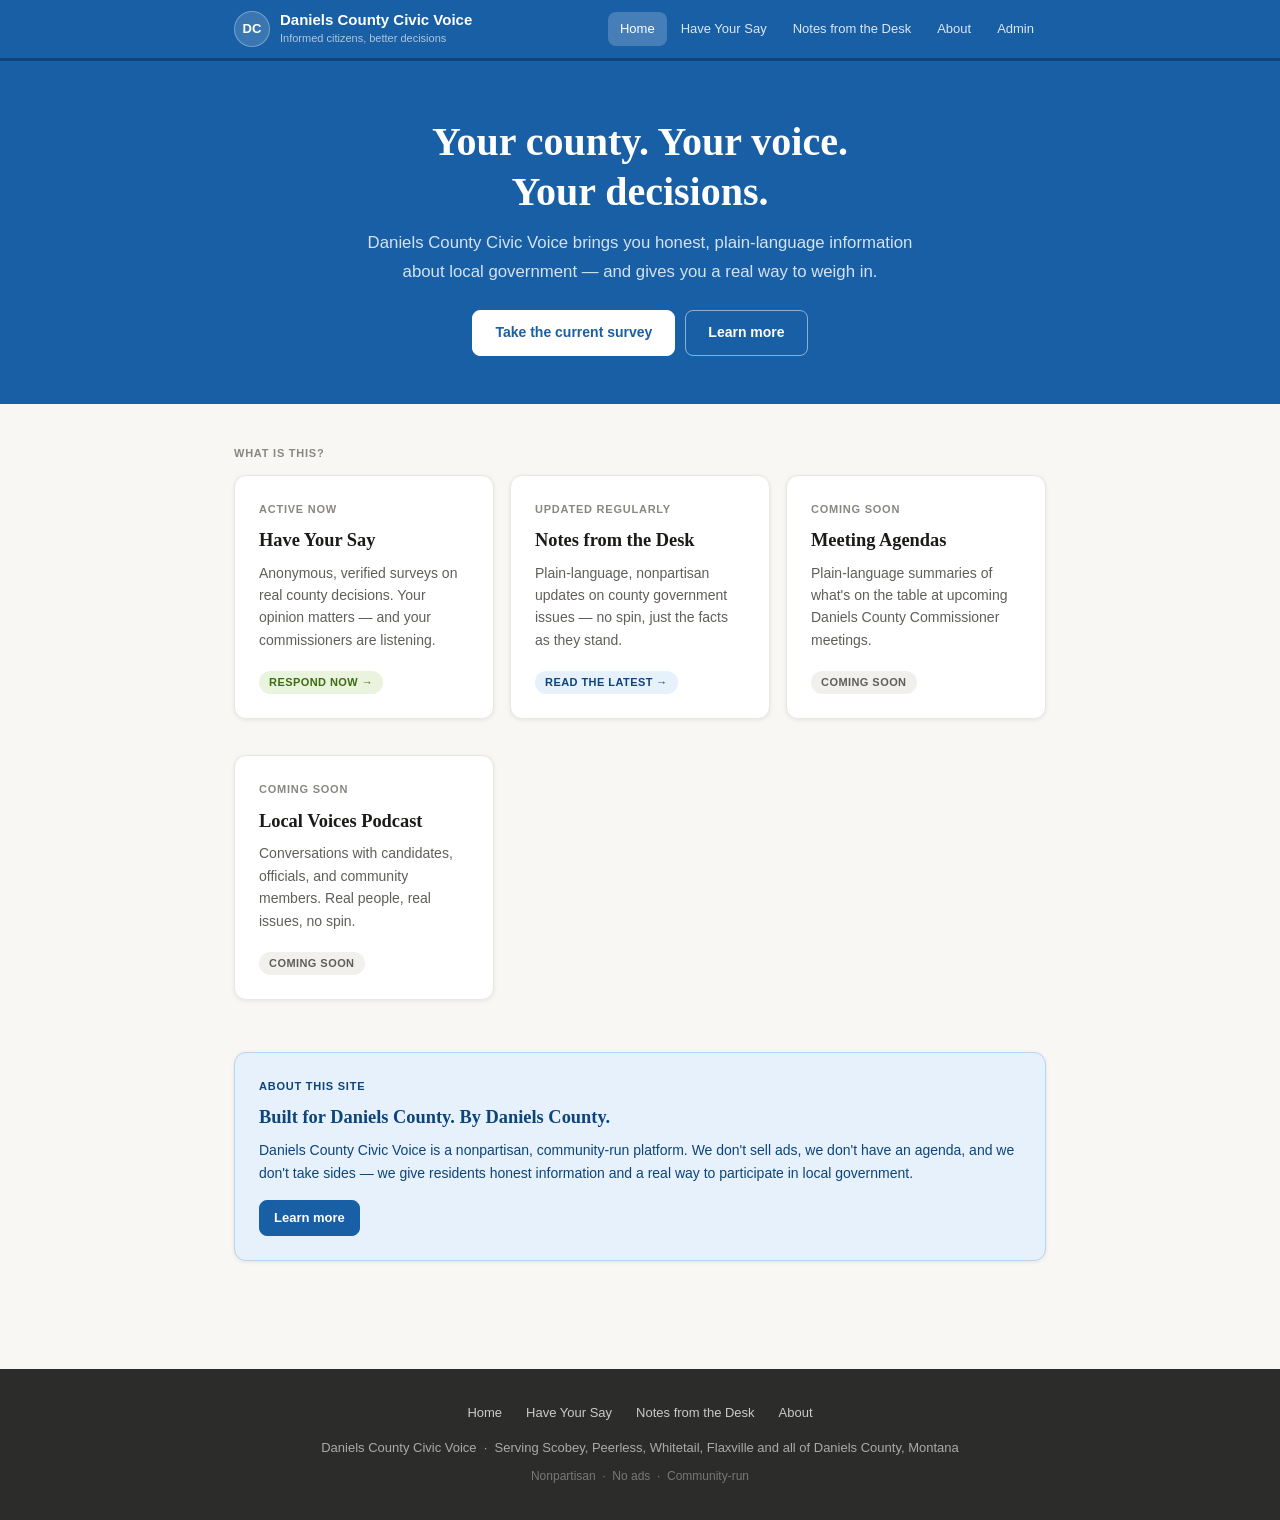
==== commit 7ecbd5d2: "Add Notes from the desk section" ====
--- a/index.html
+++ b/index.html
@@ -24,6 +24,7 @@
     <ul class="nav-links" id="nav-links">
       <li><a href="index.html" class="active">Home</a></li>
       <li><a href="survey.html">Have Your Say</a></li>
+      <li><a href="notes.html">Notes from the Desk</a></li>
       <li><a href="about.html">About</a></li>
       <li><a href="admin.html">Admin</a></li>
     </ul>
@@ -50,6 +51,12 @@
       <h2>Have Your Say</h2>
       <p>Anonymous, verified surveys on real county decisions. Your opinion matters — and your commissioners are listening.</p>
       <div style="margin-top:1rem"><span class="badge badge-green">Respond now →</span></div>
+    </a>
+    <a href="notes.html" class="card" style="text-decoration:none;color:inherit;display:block">
+      <div class="card-label">Updated regularly</div>
+      <h2>Notes from the Desk</h2>
+      <p>Plain-language, nonpartisan updates on county government issues — no spin, just the facts as they stand.</p>
+      <div style="margin-top:1rem"><span class="badge badge-blue">Read the latest →</span></div>
     </a>
     <div class="card">
       <div class="card-label">Coming soon</div>
@@ -78,6 +85,7 @@
   <div class="footer-links">
     <a href="index.html">Home</a>
     <a href="survey.html">Have Your Say</a>
+    <a href="notes.html">Notes from the Desk</a>
     <a href="about.html">About</a>
   </div>
   <div>Daniels County Civic Voice &nbsp;·&nbsp; Serving Scobey, Peerless, Whitetail, Flaxville and all of Daniels County, Montana</div>
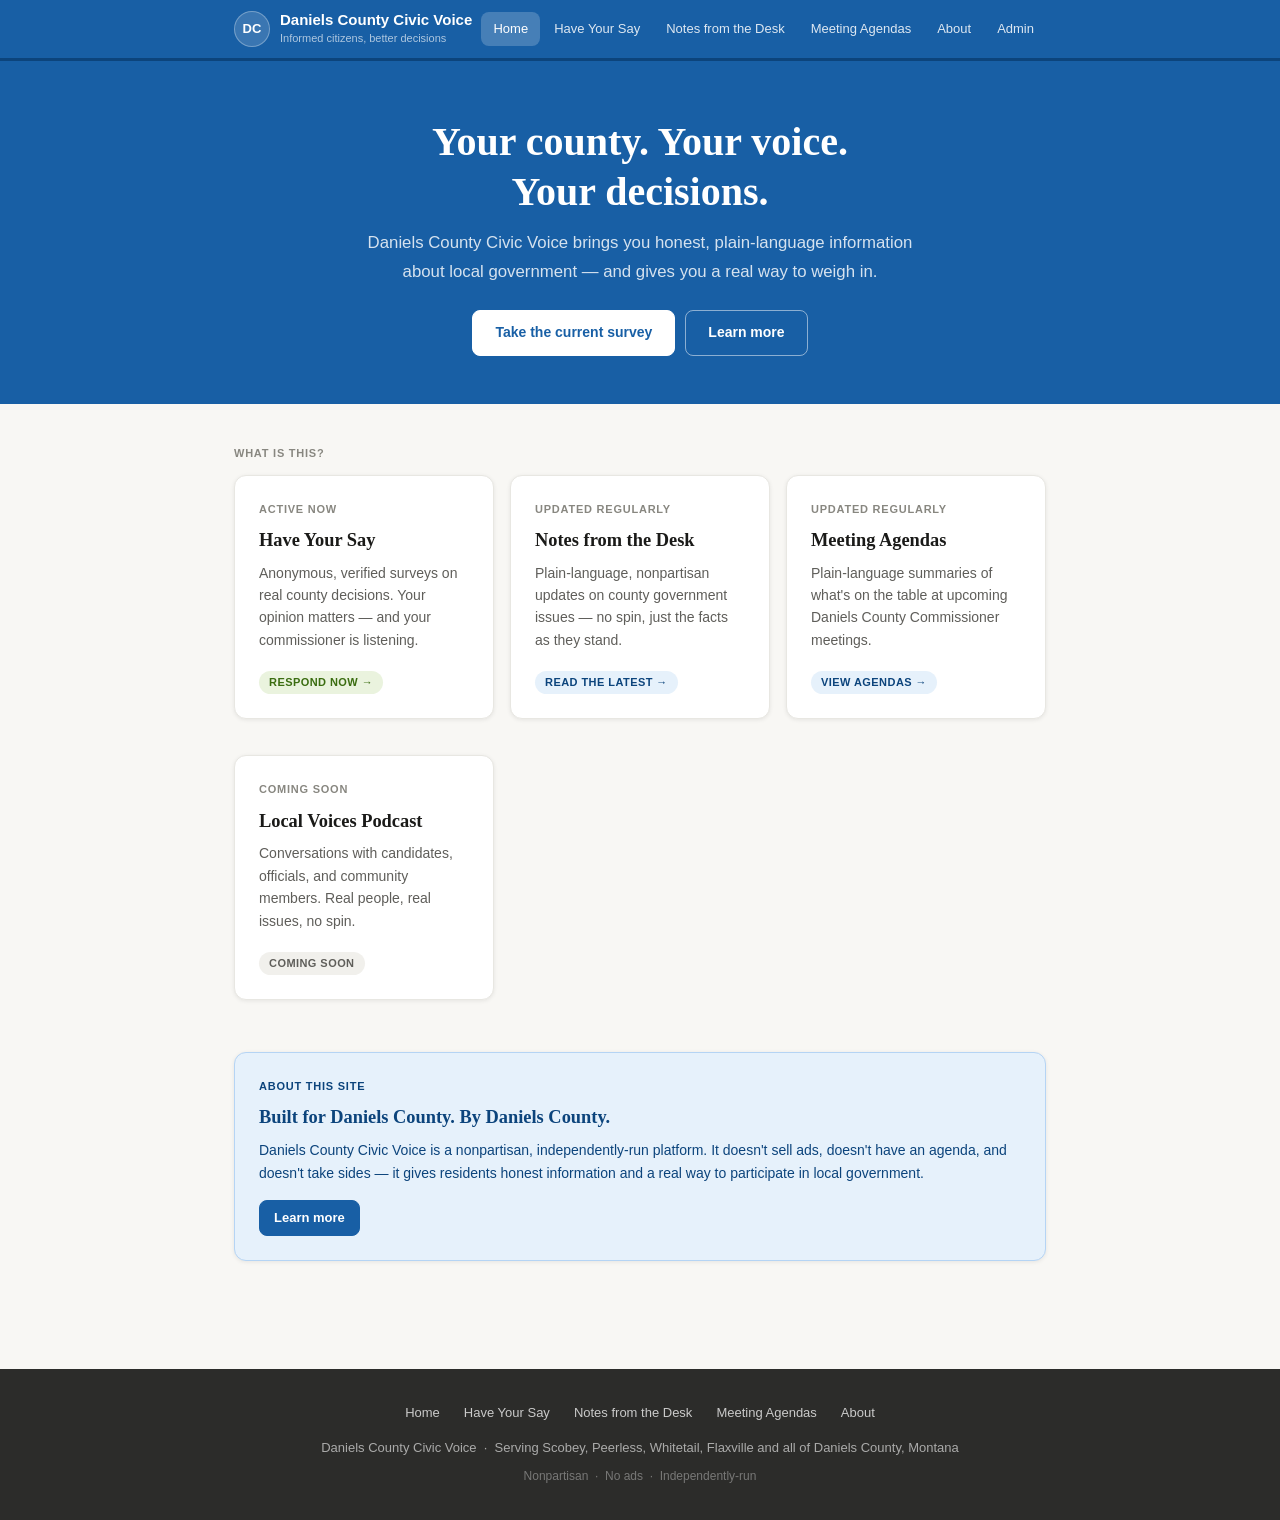
==== commit 483e2e90: "Revised clarity of who started this site, added agenda stuff" ====
--- a/index.html
+++ b/index.html
@@ -25,6 +25,7 @@
       <li><a href="index.html" class="active">Home</a></li>
       <li><a href="survey.html">Have Your Say</a></li>
       <li><a href="notes.html">Notes from the Desk</a></li>
+      <li><a href="agendas.html">Meeting Agendas</a></li>
       <li><a href="about.html">About</a></li>
       <li><a href="admin.html">Admin</a></li>
     </ul>
@@ -49,7 +50,7 @@
     <a href="survey.html" class="card" style="text-decoration:none;color:inherit;display:block">
       <div class="card-label">Active now</div>
       <h2>Have Your Say</h2>
-      <p>Anonymous, verified surveys on real county decisions. Your opinion matters — and your commissioners are listening.</p>
+      <p>Anonymous, verified surveys on real county decisions. Your opinion matters — and your commissioner is listening.</p>
       <div style="margin-top:1rem"><span class="badge badge-green">Respond now →</span></div>
     </a>
     <a href="notes.html" class="card" style="text-decoration:none;color:inherit;display:block">
@@ -58,12 +59,12 @@
       <p>Plain-language, nonpartisan updates on county government issues — no spin, just the facts as they stand.</p>
       <div style="margin-top:1rem"><span class="badge badge-blue">Read the latest →</span></div>
     </a>
-    <div class="card">
-      <div class="card-label">Coming soon</div>
+    <a href="agendas.html" class="card" style="text-decoration:none;color:inherit;display:block">
+      <div class="card-label">Updated regularly</div>
       <h2>Meeting Agendas</h2>
       <p>Plain-language summaries of what's on the table at upcoming Daniels County Commissioner meetings.</p>
-      <div style="margin-top:1rem"><span class="badge badge-gray">Coming soon</span></div>
-    </div>
+      <div style="margin-top:1rem"><span class="badge badge-blue">View agendas →</span></div>
+    </a>
     <div class="card">
       <div class="card-label">Coming soon</div>
       <h2>Local Voices Podcast</h2>
@@ -75,7 +76,7 @@
   <div class="card" style="background:var(--blue-light);border-color:var(--blue-mid)">
     <div class="card-label" style="color:var(--blue-dark)">About this site</div>
     <h2 style="color:var(--blue-dark);margin-bottom:0.5rem">Built for Daniels County. By Daniels County.</h2>
-    <p style="color:var(--blue-dark)">Daniels County Civic Voice is a nonpartisan, community-run platform. We don't sell ads, we don't have an agenda, and we don't take sides — we give residents honest information and a real way to participate in local government.</p>
+    <p style="color:var(--blue-dark)">Daniels County Civic Voice is a nonpartisan, independently-run platform. It doesn't sell ads, doesn't have an agenda, and doesn't take sides — it gives residents honest information and a real way to participate in local government.</p>
     <a href="about.html" class="btn btn-primary btn-sm" style="margin-top:1rem;display:inline-block">Learn more</a>
   </div>
 
@@ -86,10 +87,11 @@
     <a href="index.html">Home</a>
     <a href="survey.html">Have Your Say</a>
     <a href="notes.html">Notes from the Desk</a>
+    <a href="agendas.html">Meeting Agendas</a>
     <a href="about.html">About</a>
   </div>
   <div>Daniels County Civic Voice &nbsp;·&nbsp; Serving Scobey, Peerless, Whitetail, Flaxville and all of Daniels County, Montana</div>
-  <div style="margin-top:0.4rem;font-size:12px;opacity:0.6">Nonpartisan &nbsp;·&nbsp; No ads &nbsp;·&nbsp; Community-run</div>
+  <div style="margin-top:0.4rem;font-size:12px;opacity:0.6">Nonpartisan &nbsp;·&nbsp; No ads &nbsp;·&nbsp; Independently-run</div>
 </footer>
 
 <script>
